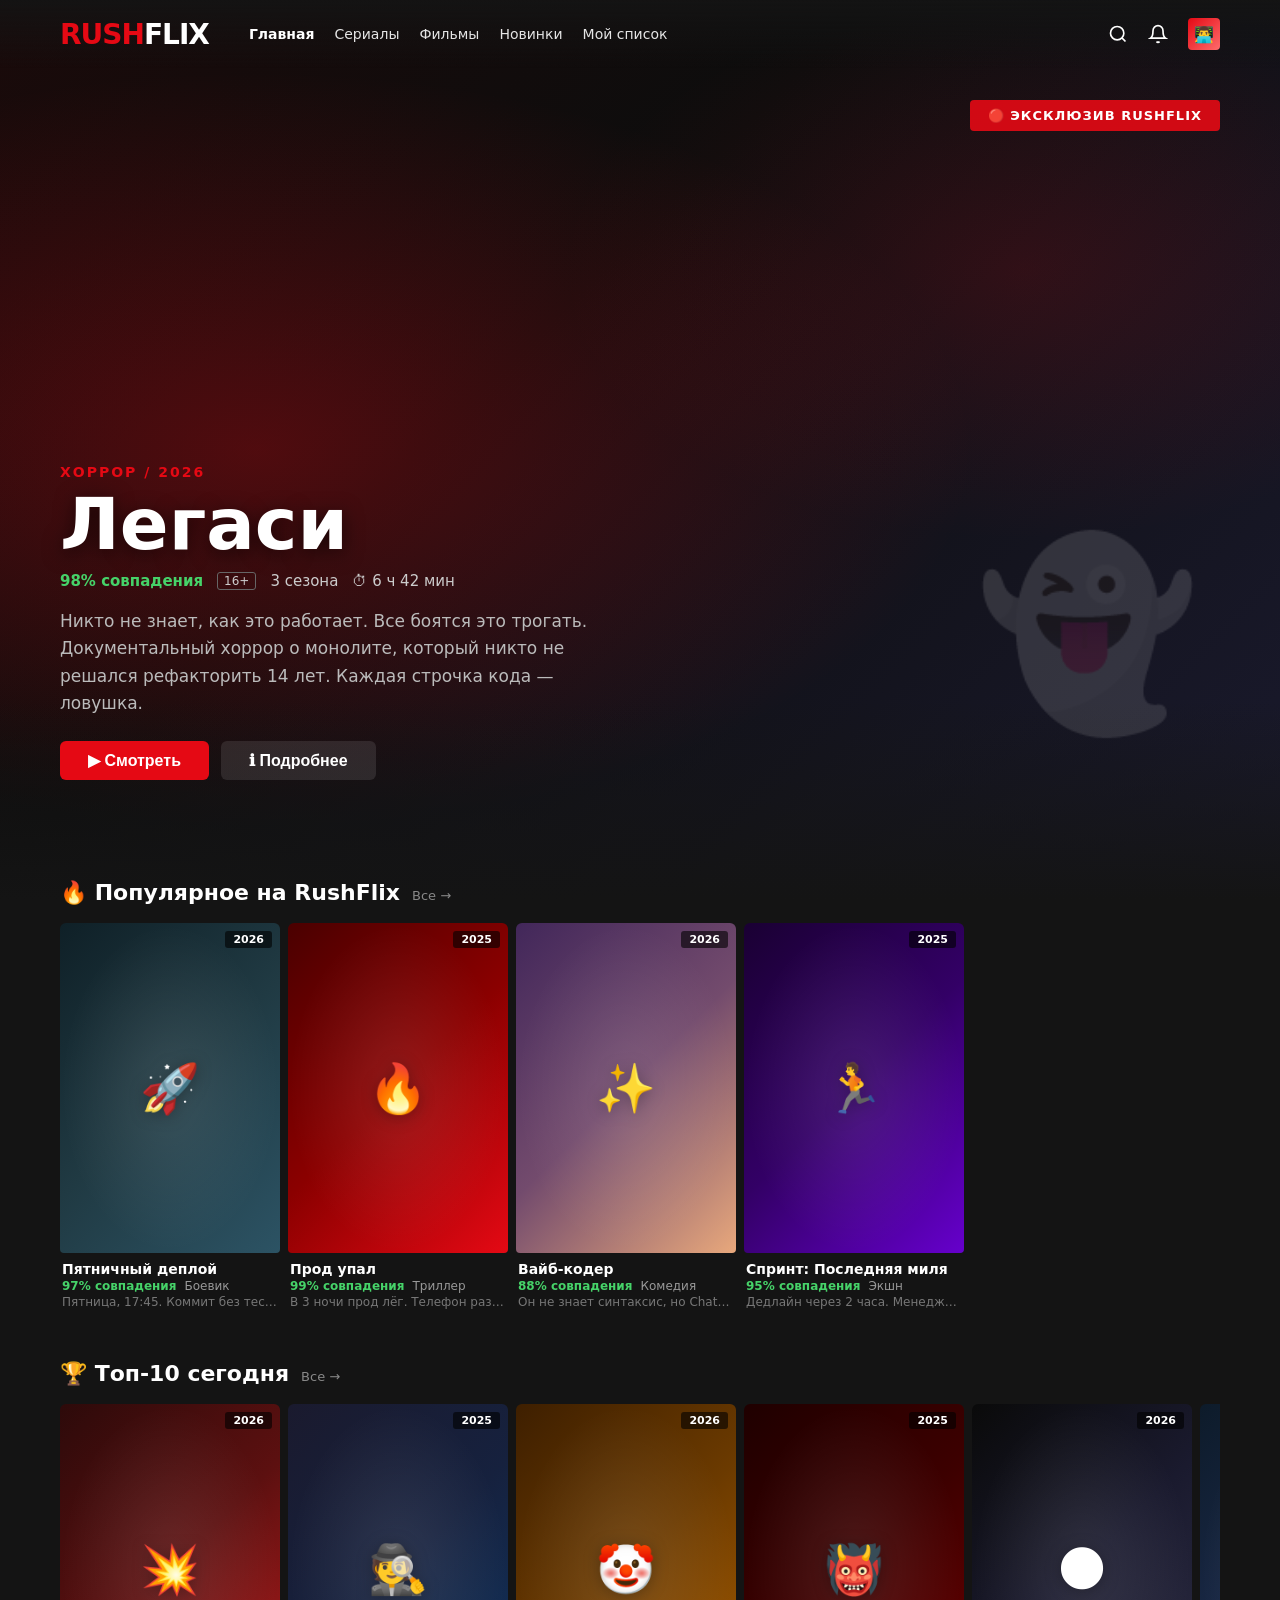
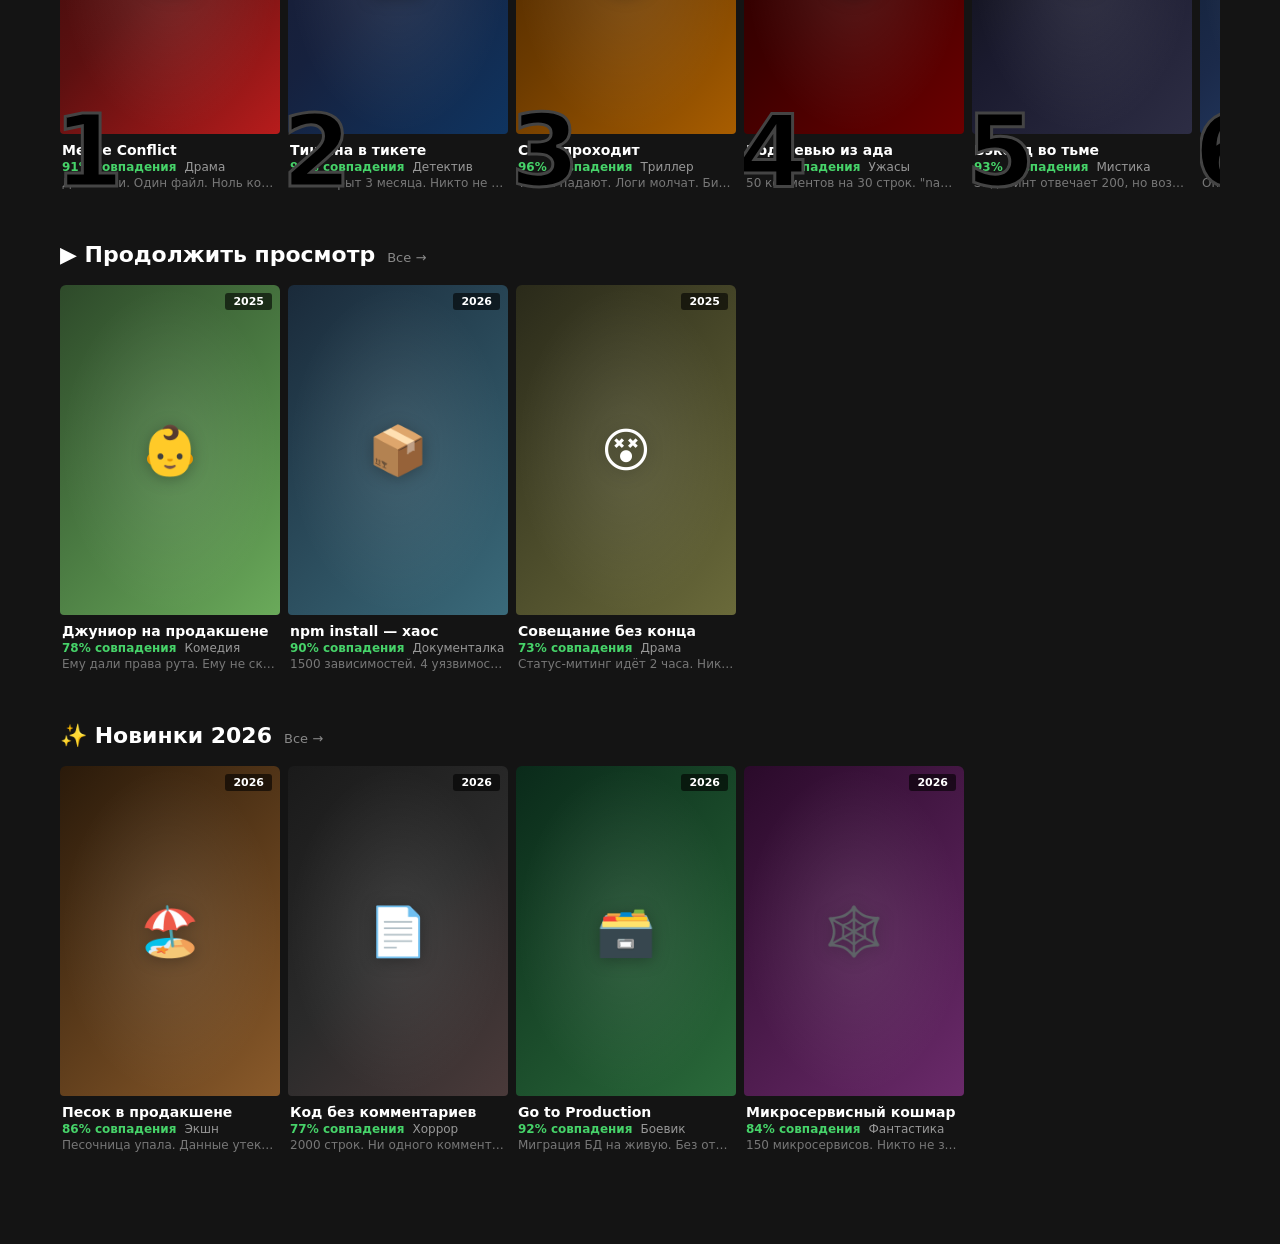
==== index.html @ bb8116a5 "Initial commit" ====
<!DOCTYPE html>
<html lang="ru">
<head>
<meta charset="UTF-8">
<meta name="viewport" content="width=device-width,initial-scale=1.0">
<title>RushFlix — всё для разработчика</title>
<style>
  * { margin: 0; padding: 0; box-sizing: border-box; }
  body { font-family: 'Segoe UI', system-ui, -apple-system, sans-serif; background: #141414; color: #fff; overflow-x: hidden; }
  ::-webkit-scrollbar { width: 8px; }
  ::-webkit-scrollbar-track { background: #141414; }
  ::-webkit-scrollbar-thumb { background: #333; border-radius: 4px; }

  /* ─── HEADER ─── */
  .header {
    position: fixed; top: 0; left: 0; right: 0; z-index: 100;
    display: flex; align-items: center; justify-content: space-between;
    padding: 0 60px; height: 68px;
    background: linear-gradient(180deg, rgba(20,20,20,.95) 0%, rgba(20,20,20,0) 100%);
    transition: background .3s;
  }
  .header.scrolled { background: #141414; }
  .header-left { display: flex; align-items: center; gap: 40px; }
  .logo { font-size: 28px; font-weight: 900; color: #e50914; letter-spacing: -1px; text-transform: uppercase; }
  .logo span { color: #fff; }
  .nav { display: flex; gap: 20px; }
  .nav a { color: #e5e5e5; text-decoration: none; font-size: 14px; transition: color .2s; }
  .nav a:hover, .nav a.active { color: #fff; font-weight: 600; }
  .header-right { display: flex; align-items: center; gap: 20px; color: #fff; font-size: 20px; cursor: pointer; }
  .avatar { width: 32px; height: 32px; border-radius: 4px; background: linear-gradient(135deg,#e50914,#ff6b6b); display: flex; align-items: center; justify-content: center; font-size: 16px; }

  /* ─── HERO ─── */
  .hero {
    position: relative; height: 100vh; min-height: 600px;
    display: flex; align-items: flex-end; padding: 0 60px 120px;
    background: linear-gradient(135deg, #1a0a0a 0%, #0d0d0d 40%, #1a1a2e 100%);
    overflow: hidden;
  }
  .hero::before {
    content: ''; position: absolute; inset: 0;
    background:
      radial-gradient(ellipse 80% 60% at 20% 50%, rgba(229,9,20,.3) 0%, transparent 70%),
      radial-gradient(ellipse 60% 50% at 80% 30%, rgba(229,9,20,.15) 0%, transparent 60%);
  }
  .hero::after {
    content: ''; position: absolute; bottom: 0; left: 0; right: 0;
    height: 200px;
    background: linear-gradient(0deg, #141414 0%, transparent 100%);
  }
  .hero-badge {
    position: absolute; top: 100px; right: 60px;
    background: rgba(229,9,20,.9); padding: 8px 18px; border-radius: 4px;
    font-size: 13px; font-weight: 700; letter-spacing: 1px; text-transform: uppercase;
    animation: pulse 2s infinite;
  }
  @keyframes pulse { 0%,100% { transform: scale(1); } 50% { transform: scale(1.05); } }
  .hero-content { position: relative; z-index: 2; max-width: 640px; }
  .hero-content .label {
    font-size: 14px; font-weight: 600; color: #e50914; text-transform: uppercase;
    letter-spacing: 2px; margin-bottom: 8px;
  }
  .hero-content h1 {
    font-size: 72px; font-weight: 900; line-height: 1;
    margin-bottom: 12px; text-shadow: 0 4px 20px rgba(0,0,0,.6);
  }
  .hero-meta { display: flex; align-items: center; gap: 14px; font-size: 15px; color: #ccc; margin-bottom: 18px; }
  .hero-meta .match { color: #46d369; font-weight: 700; }
  .hero-meta .year { border: 1px solid #666; padding: 1px 6px; border-radius: 3px; font-size: 12px; }
  .hero-desc { font-size: 17px; line-height: 1.6; color: #bbb; margin-bottom: 24px; max-width: 580px; }
  .hero-buttons { display: flex; gap: 12px; }
  .btn { display: flex; align-items: center; gap: 8px; padding: 10px 28px; border: none; border-radius: 6px; font-size: 16px; font-weight: 700; cursor: pointer; transition: transform .15s, opacity .2s; }
  .btn:hover { transform: scale(1.03); }
  .btn-primary { background: #e50914; color: #fff; }
  .btn-primary:hover { background: #c11119; }
  .btn-secondary { background: rgba(255,255,255,.1); color: #fff; }
  .btn-secondary:hover { background: rgba(255,255,255,.2); }
  .hero-emoji {
    position: absolute; right: 80px; bottom: 160px; z-index: 2;
    font-size: 180px; opacity: .15; user-select: none;
    animation: float 6s ease-in-out infinite;
  }
  @keyframes float { 0%,100% { transform: translateY(0); } 50% { transform: translateY(-20px); } }

  /* ─── ROWS ─── */
  .rows { position: relative; z-index: 3; margin-top: -40px; padding-bottom: 60px; }
  .row { padding: 20px 60px 10px; }
  .row-header { display: flex; align-items: baseline; gap: 12px; margin-bottom: 12px; }
  .row-header h2 { font-size: 22px; font-weight: 700; }
  .row-header .see-all { font-size: 13px; color: #888; cursor: pointer; transition: color .2s; }
  .row-header .see-all:hover { color: #fff; }
  .row-scroll { display: flex; gap: 8px; overflow-x: auto; padding: 6px 0 14px; scroll-behavior: smooth; }
  .row-scroll::-webkit-scrollbar { height: 0; }

  /* ─── TOP 10 ─── */
  .top10 .card { position: relative; min-width: 200px; }
  .top10 .card-number {
    position: absolute; left: -6px; bottom: 6px; z-index: 1;
    font-size: 100px; font-weight: 900; line-height: .8;
    color: #000; -webkit-text-stroke: 3px #444;
    text-shadow: none; letter-spacing: -6px;
    pointer-events: none;
  }

  /* ─── CARD ─── */
  .card {
    flex-shrink: 0; min-width: 220px; width: 220px;
    border-radius: 6px; overflow: hidden; cursor: pointer;
    transition: transform .3s ease, box-shadow .3s ease;
    position: relative;
  }
  .card:hover { transform: scale(1.08); z-index: 5; box-shadow: 0 10px 30px rgba(0,0,0,.6); }
  .card-top10 { min-width: 280px; }
  .card-top10:hover { transform: scale(1.06); }
  .card-poster {
    width: 100%; aspect-ratio: 2/3; border-radius: 4px;
    display: flex; align-items: center; justify-content: center;
    font-size: 48px; position: relative; overflow: hidden;
  }
  .card-poster .card-emoji { position: relative; z-index: 1; filter: drop-shadow(0 2px 8px rgba(0,0,0,.3)); }
  .card-poster .card-glow {
    position: absolute; inset: 0;
    background: radial-gradient(ellipse at center, rgba(255,255,255,.1) 0%, transparent 70%);
  }
  .card-poster .card-year-badge {
    position: absolute; top: 8px; right: 8px;
    background: rgba(0,0,0,.6); padding: 2px 8px; border-radius: 3px;
    font-size: 11px; font-weight: 600; backdrop-filter: blur(4px);
  }
  .card-info { padding: 8px 2px; }
  .card-info h3 { font-size: 14px; font-weight: 600; margin-bottom: 2px; white-space: nowrap; overflow: hidden; text-overflow: ellipsis; }
  .card-meta { display: flex; align-items: center; gap: 8px; font-size: 12px; color: #999; }
  .card-meta .match { color: #46d369; font-weight: 600; }
  .card-desc { font-size: 12px; color: #777; margin-top: 2px; white-space: nowrap; overflow: hidden; text-overflow: ellipsis; }

  /* ─── MODAL ─── */
  .modal-overlay {
    position: fixed; inset: 0; z-index: 200;
    background: rgba(0,0,0,.8); backdrop-filter: blur(6px);
    display: none; align-items: center; justify-content: center;
    padding: 40px; animation: fadeIn .25s ease;
  }
  .modal-overlay.open { display: flex; }
  @keyframes fadeIn { from { opacity: 0; } to { opacity: 1; } }
  .modal {
    background: #1a1a1a; border-radius: 12px; max-width: 640px; width: 100%;
    max-height: 90vh; overflow-y: auto; animation: slideUp .3s ease; position: relative;
  }
  @keyframes slideUp { from { transform: translateY(40px); opacity: 0; } to { transform: translateY(0); opacity: 1; } }
  .modal-close {
    position: absolute; top: 12px; right: 12px; z-index: 10;
    width: 36px; height: 36px; border-radius: 50%; border: none;
    background: rgba(0,0,0,.6); color: #fff; font-size: 20px;
    cursor: pointer; display: flex; align-items: center; justify-content: center;
    transition: background .2s;
  }
  .modal-close:hover { background: rgba(0,0,0,.9); }
  .modal-poster {
    width: 100%; aspect-ratio: 16/7;
    display: flex; align-items: center; justify-content: center;
    font-size: 80px; position: relative; border-radius: 12px 12px 0 0;
  }
  .modal-poster .modal-glow {
    position: absolute; inset: 0;
    background: linear-gradient(0deg, #1a1a1a 0%, transparent 50%);
    border-radius: 12px 12px 0 0;
  }
  .modal-body { padding: 20px 28px 28px; }
  .modal-body h2 { font-size: 28px; font-weight: 800; margin-bottom: 8px; }
  .modal-meta { display: flex; align-items: center; gap: 14px; font-size: 14px; color: #aaa; margin-bottom: 16px; }
  .modal-meta .match { color: #46d369; font-weight: 700; }
  .modal-meta .year { border: 1px solid #666; padding: 0 6px; border-radius: 3px; }
  .modal-buttons { display: flex; gap: 10px; margin-bottom: 18px; }
  .modal-desc { font-size: 15px; line-height: 1.7; color: #bbb; margin-bottom: 16px; }
  .modal-details { font-size: 13px; color: #777; line-height: 1.8; }
  .modal-details strong { color: #999; }

  /* ─── RESPONSIVE ─── */
  @media (max-width: 900px) {
    .header { padding: 0 24px; }
    .nav { display: none; }
    .hero { padding: 0 24px 100px; }
    .hero-content h1 { font-size: 42px; }
    .hero-emoji { font-size: 100px; right: 24px; bottom: 120px; }
    .hero-badge { top: 80px; right: 24px; font-size: 11px; }
    .row { padding: 16px 24px 8px; }
    .card { min-width: 160px; width: 160px; }
    .top10 .card-number { font-size: 72px; }
  }
  @media (max-width: 500px) {
    .hero-content h1 { font-size: 32px; }
    .hero-desc { font-size: 14px; }
    .card { min-width: 130px; width: 130px; }
    .card-poster { font-size: 32px; }
    .top10 .card-number { font-size: 56px; left: -4px; }
    .modal { max-height: 85vh; }
    .modal-body { padding: 16px 20px 20px; }
  }
</style>
</head>
<body>

<!-- ─── HEADER ─── -->
<header class="header" id="header">
  <div class="header-left">
    <div class="logo">RUSH<span>FLIX</span></div>
    <nav class="nav">
      <a href="#" class="active">Главная</a>
      <a href="#">Сериалы</a>
      <a href="#">Фильмы</a>
      <a href="#">Новинки</a>
      <a href="#">Мой список</a>
    </nav>
  </div>
  <div class="header-right">
    <svg width="20" height="20" viewBox="0 0 24 24" fill="none" stroke="currentColor" stroke-width="2"><circle cx="11" cy="11" r="8"/><path d="m21 21-4.3-4.3"/></svg>
    <svg width="20" height="20" viewBox="0 0 24 24" fill="none" stroke="currentColor" stroke-width="2"><path d="M18 8A6 6 0 0 0 6 8c0 7-3 9-3 9h18s-3-2-3-9"/><path d="M13.73 21a2 2 0 0 1-3.46 0"/></svg>
    <div class="avatar">👨‍💻</div>
  </div>
</header>

<!-- ─── HERO ─── -->
<section class="hero" id="hero">
  <div class="hero-badge">🔴 Эксклюзив RushFlix</div>
  <div class="hero-content">
    <div class="label">Хоррор / 2026</div>
    <h1>Легаси</h1>
    <div class="hero-meta">
      <span class="match">98% совпадения</span>
      <span class="year">16+</span>
      <span>3 сезона</span>
      <span>⏱ 6 ч 42 мин</span>
    </div>
    <p class="hero-desc">
      Никто не знает, как это работает. Все боятся это трогать.
      Документальный хоррор о монолите, который никто не решался
      рефакторить 14 лет. Каждая строчка кода — ловушка.
    </p>
    <div class="hero-buttons">
      <button class="btn btn-primary" onclick="playHero()">
        ▶ Смотреть
      </button>
      <button class="btn btn-secondary" onclick="openModal(movies.flat().find(m => m.title==='Легаси'))">
        ℹ Подробнее
      </button>
    </div>
  </div>
  <div class="hero-emoji">👻</div>
</section>

<!-- ─── ROWS ─── -->
<section class="rows" id="rows"></section>

<!-- ─── MODAL ─── -->
<div class="modal-overlay" id="modal-overlay" onclick="closeModal(event)">
  <div class="modal" id="modal">
    <button class="modal-close" onclick="closeModal()">✕</button>
    <div class="modal-poster" id="modal-poster">
      <div class="modal-glow"></div>
    </div>
    <div class="modal-body" id="modal-body"></div>
  </div>
</div>

<script>
const ROWS = [
  {
    title: '🔥 Популярное на RushFlix',
    movies: [
      { title: 'Пятничный деплой', year: 2026, match: 97, genre: 'Боевик', desc: 'Пятница, 17:45. Коммит без тестов. CI зелёный. Прод ждёт. Хватит ли сил нажать "Merge"?', emoji: '🚀', gradient: 'linear-gradient(135deg,#0f2027,#203a43,#2c5364)' },
      { title: 'Прод упал', year: 2025, match: 99, genre: 'Триллер', desc: 'В 3 ночи прод лёг. Телефон разрывается. Ты — единственный, кто помнит пароль от сервера.', emoji: '🔥', gradient: 'linear-gradient(135deg,#4a0000,#8b0000,#e50914)' },
      { title: 'Вайб-кодер', year: 2026, match: 88, genre: 'Комедия', desc: 'Он не знает синтаксис, но ChatGPT всё стерпит. Фронтенд за 10 минут? Легко. Прод — тоже.', emoji: '✨', gradient: 'linear-gradient(135deg,#42275a,#734b6d,#e8a87c)' },
      { title: 'Спринт: Последняя миля', year: 2025, match: 95, genre: 'Экшн', desc: 'Дедлайн через 2 часа. Менеджер стоит над душой. Кофе — третья кружка. Скорость — единственный приоритет.', emoji: '🏃', gradient: 'linear-gradient(135deg,#1a0033,#330066,#6600cc)' },
    ],
  },
  {
    title: '🏆 Топ-10 сегодня',
    isTop10: true,
    movies: [
      { title: 'Merge Conflict', year: 2026, match: 91, genre: 'Драма', desc: 'Две ветки. Один файл. Ноль компромиссов. Чей код выживет?', emoji: '💥', gradient: 'linear-gradient(135deg,#2d0a0a,#5c1010,#b71c1c)' },
      { title: 'Тишина в тикете', year: 2025, match: 94, genre: 'Детектив', desc: 'Баг открыт 3 месяца. Никто не отвечает. Ты — тот, кто закроет его навсегда.', emoji: '🕵️', gradient: 'linear-gradient(135deg,#1a1a2e,#16213e,#0f3460)' },
      { title: 'CI не проходит', year: 2026, match: 96, genre: 'Триллер', desc: 'Тесты падают. Логи молчат. Бины не совпадают. 27-й запуск — не последний.', emoji: '🤡', gradient: 'linear-gradient(135deg,#3e1f00,#6b3a00,#a85d00)' },
      { title: 'Код-ревью из ада', year: 2025, match: 87, genre: 'Ужасы', desc: '50 комментов на 30 строк. "naming", "wtf", "———". Ни один апрув не пройден.', emoji: '👹', gradient: 'linear-gradient(135deg,#1f0000,#3d0000,#6b0000)' },
      { title: 'Бэкенд во тьме', year: 2026, match: 93, genre: 'Мистика', desc: 'Эндпоинт отвечает 200, но возвращает null. Кто съел данные?', emoji: '🌑', gradient: 'linear-gradient(135deg,#0a0a0a,#1a1a2e,#2d2d44)' },
      { title: 'Рефакторинг: Начало', year: 2025, match: 82, genre: 'Фантастика', desc: 'Он хотел переписать модуль. Он не знал, что модуль держит полпроды. Точка невозврата пройдена.', emoji: '🌀', gradient: 'linear-gradient(135deg,#0d1b2a,#1b2a4a,#2b4a7a)' },
    ],
  },
  {
    title: '▶ Продолжить просмотр',
    continue: true,
    movies: [
      { title: 'Джуниор на продакшене', year: 2025, match: 78, genre: 'Комедия', desc: 'Ему дали права рута. Ему не сказали "аккуратно". sudo rm -rf — это начало.', emoji: '👶', gradient: 'linear-gradient(135deg,#2e4a2a,#4a7a42,#6aaa5a)' },
      { title: 'npm install — хаос', year: 2026, match: 90, genre: 'Документалка', desc: '1500 зависимостей. 4 уязвимости. 2 — критические. Одна уже в проде.', emoji: '📦', gradient: 'linear-gradient(135deg,#1a2a3a,#2a4a5a,#3a6a7a)' },
      { title: 'Совещание без конца', year: 2025, match: 73, genre: 'Драма', desc: 'Статус-митинг идёт 2 часа. Никто не знает, зачем он. Все боятся выйти.', emoji: '😵', gradient: 'linear-gradient(135deg,#2a2a1a,#4a4a2a,#6a6a3a)' },
    ],
  },
  {
    title: '✨ Новинки 2026',
    movies: [
      { title: 'Песок в продакшене', year: 2026, match: 86, genre: 'Экшн', desc: 'Песочница упала. Данные утекли в прод. Кто запушил боевую БД на удалёнку?', emoji: '🏖️', gradient: 'linear-gradient(135deg,#2a1a0a,#5a3a1a,#8a5a2a)' },
      { title: 'Код без комментариев', year: 2026, match: 77, genre: 'Хоррор', desc: '2000 строк. Ни одного комментария. Переменные: a, b, c. Наследие уволившегося.', emoji: '📄', gradient: 'linear-gradient(135deg,#1a1a1a,#2a2a2a,#4a3a3a)' },
      { title: 'Go to Production', year: 2026, match: 92, genre: 'Боевик', desc: 'Миграция БД на живую. Без отката. Ставки высоки как никогда.', emoji: '🗃️', gradient: 'linear-gradient(135deg,#0a2a1a,#1a4a2a,#2a6a3a)' },
      { title: 'Микросервисный кошмар', year: 2026, match: 84, genre: 'Фантастика', desc: '150 микросервисов. Никто не знает, как они общаются. Спит — тот, кто написал оркестрацию.', emoji: '🕸️', gradient: 'linear-gradient(135deg,#2a0a2a,#4a1a4a,#6a2a6a)' },
    ],
  },
];

const ALL_MOVIES = ROWS.flatMap(r => r.movies);

function render() {
  const container = document.getElementById('rows');
  container.innerHTML = ROWS.map((row, ri) => {
    const isTop10 = row.isTop10;
    const cls = isTop10 ? 'row top10' : 'row';
    const items = row.movies.map((m, mi) => {
      const numberHtml = isTop10 ? `<div class="card-number">${mi + 1}</div>` : '';
      const wideCls = isTop10 ? 'card card-top10' : 'card';
      return `
        <div class="${wideCls}" data-title="${m.title}" onclick="openModal(movies[${ri}][${mi}])">
          <div class="card-poster" style="background:${m.gradient}">
            <span class="card-emoji">${m.emoji}</span>
            <div class="card-glow"></div>
            <span class="card-year-badge">${m.year}</span>
          </div>
          <div class="card-info">
            <h3>${m.title}</h3>
            <div class="card-meta">
              <span class="match">${m.match}% совпадения</span>
              <span>${m.genre}</span>
            </div>
            <div class="card-desc">${m.desc}</div>
          </div>
          ${numberHtml}
        </div>
      `;
    }).join('');

    return `
      <div class="${cls}">
        <div class="row-header">
          <h2>${row.title}</h2>
          <span class="see-all">Все →</span>
        </div>
        <div class="row-scroll">${items}</div>
      </div>
    `;
  }).join('');
}

/* expose movie data for modal lookup */
const movies = ROWS.map(r => r.movies);

function openModal(movie) {
  if (!movie) return;
  const overlay = document.getElementById('modal-overlay');
  document.getElementById('modal-poster').innerHTML = `
    <div style="position:absolute;inset:0;background:${movie.gradient}"></div>
    <span style="position:relative;z-index:1;filter:drop-shadow(0 4px 16px rgba(0,0,0,.4))">${movie.emoji}</span>
    <div class="modal-glow"></div>
  `;
  document.getElementById('modal-body').innerHTML = `
    <h2>${movie.title}</h2>
    <div class="modal-meta">
      <span class="match">${movie.match}% совпадения</span>
      <span class="year">${movie.year}</span>
      <span>${movie.genre}</span>
    </div>
    <div class="modal-buttons">
      <button class="btn btn-primary" onclick="event.stopPropagation();closeModal()">▶ Смотреть</button>
      <button class="btn btn-secondary" onclick="event.stopPropagation();closeModal()">+ Мой список</button>
    </div>
    <div class="modal-desc">${movie.desc}</div>
    <div class="modal-details">
      <strong>Режиссёр:</strong> Senior Developer<br>
      <strong>В ролях:</strong> Кофеин, Депрессия, Прокрастинация, Дедлайн<br>
      <strong>Слоган:</strong> «Работает — не трогай. Но это же надо починить…»
    </div>
  `;
  overlay.classList.add('open');
  document.body.style.overflow = 'hidden';
}

function closeModal(e) {
  if (e && e.target !== document.getElementById('modal-overlay') && !e.target.closest('.modal-close')) return;
  document.getElementById('modal-overlay').classList.remove('open');
  document.body.style.overflow = '';
}

function playHero() {
  alert('🍿 Запускаем «Легаси»…\n\nЗагрузка 14-летнего монолита…\n▰▰▰▰▰▰▰▰▰▰▱▱▱▱▱▱▱ 47%\n\n⚠️ Внимание: во время просмотра возможны флешбеки из прода.');
}

/* header scroll effect */
window.addEventListener('scroll', () => {
  document.getElementById('header').classList.toggle('scrolled', window.scrollY > 40);
});

/* keyboard Escape */
document.addEventListener('keydown', e => {
  if (e.key === 'Escape') closeModal();
});

render();
</script>
</body>
</html>
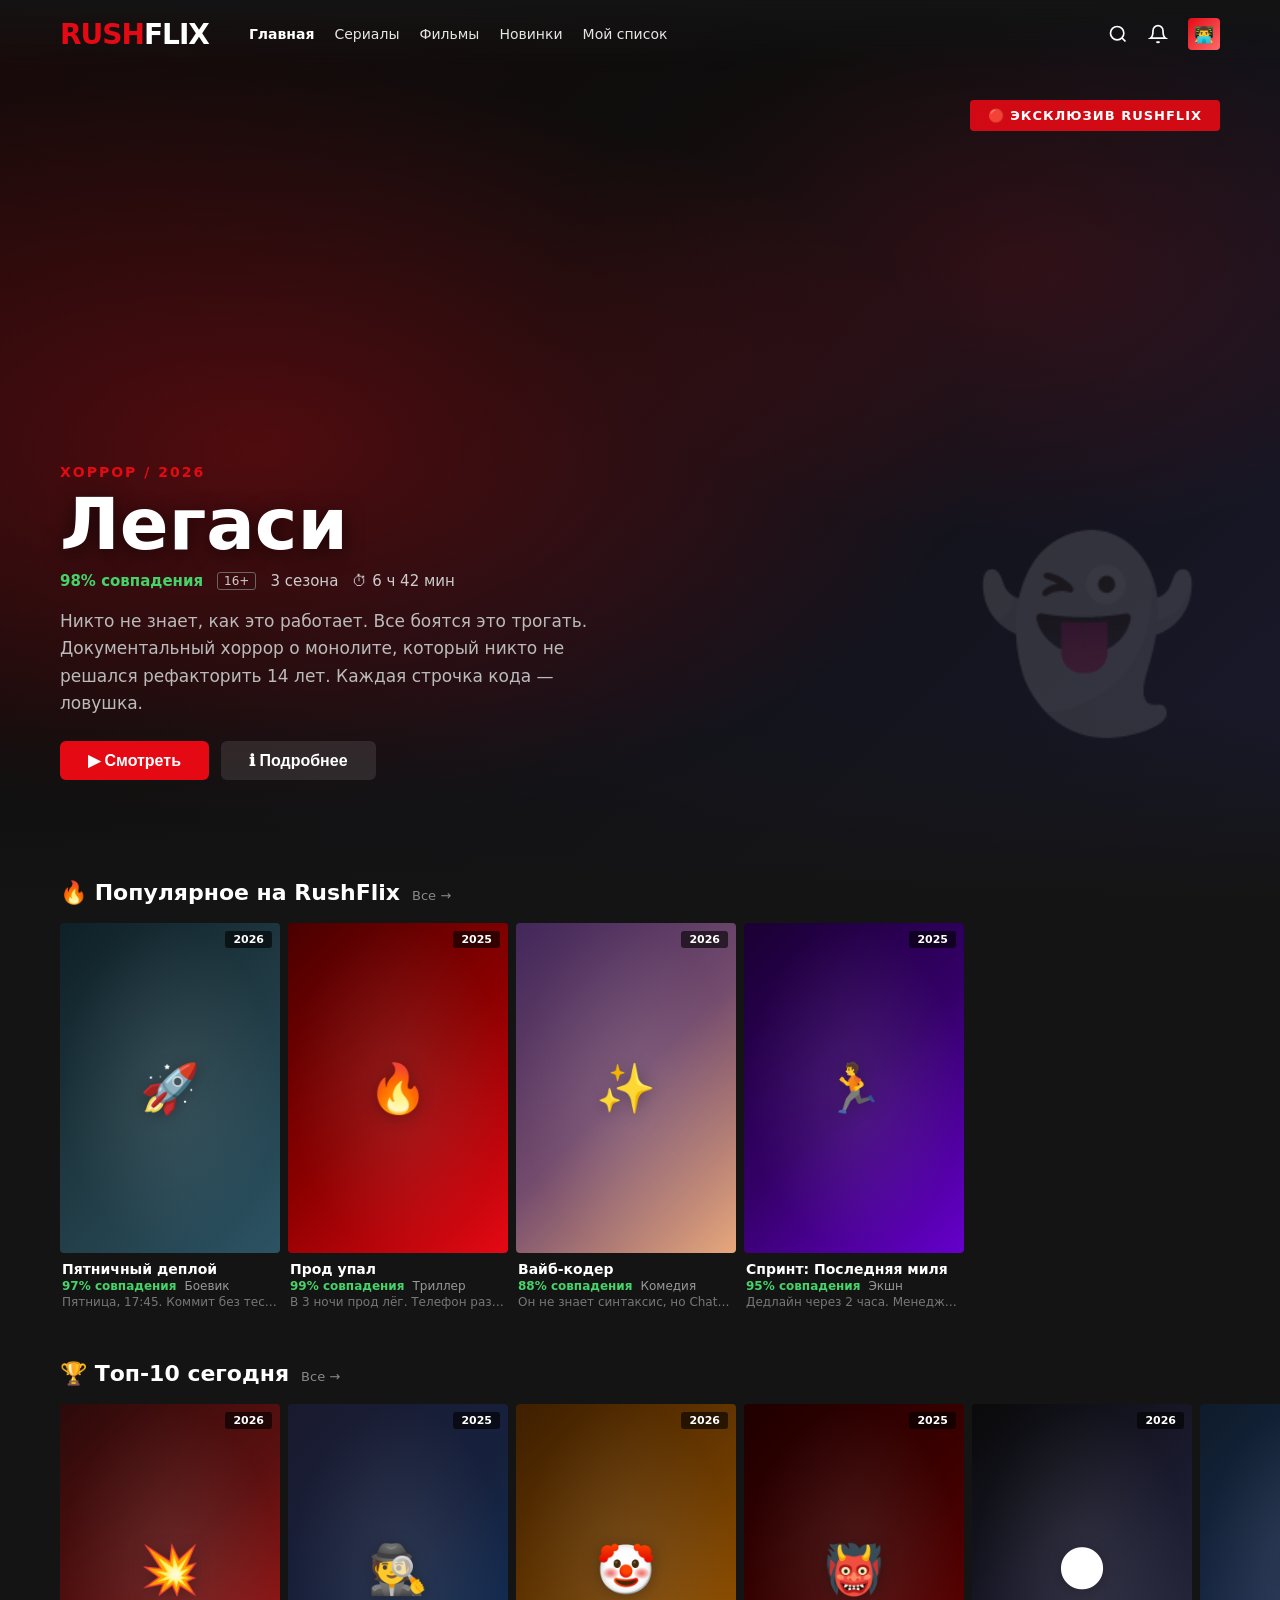
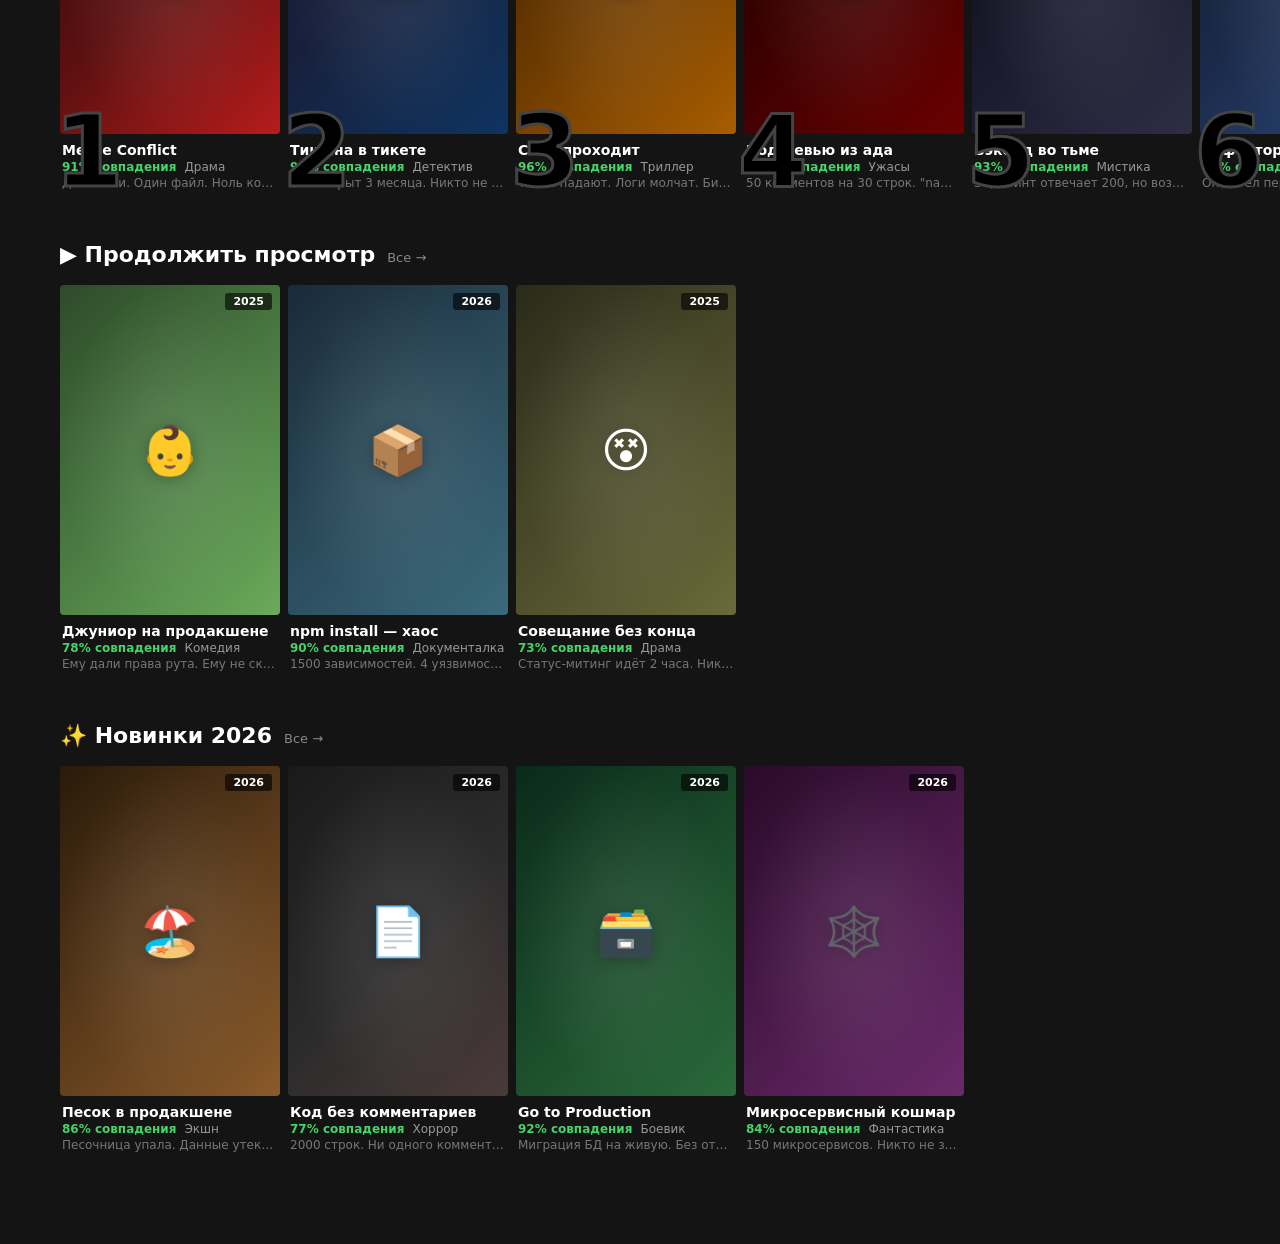
==== commit cd2b8d0a: "Стабильная версия" ====
--- a/index.html
+++ b/index.html
@@ -5,201 +5,93 @@
 <meta name="viewport" content="width=device-width,initial-scale=1.0">
 <title>RushFlix — всё для разработчика</title>
 <style>
-  * { margin: 0; padding: 0; box-sizing: border-box; }
-  body { font-family: 'Segoe UI', system-ui, -apple-system, sans-serif; background: #141414; color: #fff; overflow-x: hidden; }
-  ::-webkit-scrollbar { width: 8px; }
-  ::-webkit-scrollbar-track { background: #141414; }
-  ::-webkit-scrollbar-thumb { background: #333; border-radius: 4px; }
-
-  /* ─── HEADER ─── */
-  .header {
-    position: fixed; top: 0; left: 0; right: 0; z-index: 100;
-    display: flex; align-items: center; justify-content: space-between;
-    padding: 0 60px; height: 68px;
-    background: linear-gradient(180deg, rgba(20,20,20,.95) 0%, rgba(20,20,20,0) 100%);
-    transition: background .3s;
-  }
-  .header.scrolled { background: #141414; }
-  .header-left { display: flex; align-items: center; gap: 40px; }
-  .logo { font-size: 28px; font-weight: 900; color: #e50914; letter-spacing: -1px; text-transform: uppercase; }
-  .logo span { color: #fff; }
-  .nav { display: flex; gap: 20px; }
-  .nav a { color: #e5e5e5; text-decoration: none; font-size: 14px; transition: color .2s; }
-  .nav a:hover, .nav a.active { color: #fff; font-weight: 600; }
-  .header-right { display: flex; align-items: center; gap: 20px; color: #fff; font-size: 20px; cursor: pointer; }
-  .avatar { width: 32px; height: 32px; border-radius: 4px; background: linear-gradient(135deg,#e50914,#ff6b6b); display: flex; align-items: center; justify-content: center; font-size: 16px; }
-
-  /* ─── HERO ─── */
-  .hero {
-    position: relative; height: 100vh; min-height: 600px;
-    display: flex; align-items: flex-end; padding: 0 60px 120px;
-    background: linear-gradient(135deg, #1a0a0a 0%, #0d0d0d 40%, #1a1a2e 100%);
-    overflow: hidden;
-  }
-  .hero::before {
-    content: ''; position: absolute; inset: 0;
-    background:
-      radial-gradient(ellipse 80% 60% at 20% 50%, rgba(229,9,20,.3) 0%, transparent 70%),
-      radial-gradient(ellipse 60% 50% at 80% 30%, rgba(229,9,20,.15) 0%, transparent 60%);
-  }
-  .hero::after {
-    content: ''; position: absolute; bottom: 0; left: 0; right: 0;
-    height: 200px;
-    background: linear-gradient(0deg, #141414 0%, transparent 100%);
-  }
-  .hero-badge {
-    position: absolute; top: 100px; right: 60px;
-    background: rgba(229,9,20,.9); padding: 8px 18px; border-radius: 4px;
-    font-size: 13px; font-weight: 700; letter-spacing: 1px; text-transform: uppercase;
-    animation: pulse 2s infinite;
-  }
-  @keyframes pulse { 0%,100% { transform: scale(1); } 50% { transform: scale(1.05); } }
-  .hero-content { position: relative; z-index: 2; max-width: 640px; }
-  .hero-content .label {
-    font-size: 14px; font-weight: 600; color: #e50914; text-transform: uppercase;
-    letter-spacing: 2px; margin-bottom: 8px;
-  }
-  .hero-content h1 {
-    font-size: 72px; font-weight: 900; line-height: 1;
-    margin-bottom: 12px; text-shadow: 0 4px 20px rgba(0,0,0,.6);
-  }
-  .hero-meta { display: flex; align-items: center; gap: 14px; font-size: 15px; color: #ccc; margin-bottom: 18px; }
-  .hero-meta .match { color: #46d369; font-weight: 700; }
-  .hero-meta .year { border: 1px solid #666; padding: 1px 6px; border-radius: 3px; font-size: 12px; }
-  .hero-desc { font-size: 17px; line-height: 1.6; color: #bbb; margin-bottom: 24px; max-width: 580px; }
-  .hero-buttons { display: flex; gap: 12px; }
-  .btn { display: flex; align-items: center; gap: 8px; padding: 10px 28px; border: none; border-radius: 6px; font-size: 16px; font-weight: 700; cursor: pointer; transition: transform .15s, opacity .2s; }
-  .btn:hover { transform: scale(1.03); }
-  .btn-primary { background: #e50914; color: #fff; }
-  .btn-primary:hover { background: #c11119; }
-  .btn-secondary { background: rgba(255,255,255,.1); color: #fff; }
-  .btn-secondary:hover { background: rgba(255,255,255,.2); }
-  .hero-emoji {
-    position: absolute; right: 80px; bottom: 160px; z-index: 2;
-    font-size: 180px; opacity: .15; user-select: none;
-    animation: float 6s ease-in-out infinite;
-  }
-  @keyframes float { 0%,100% { transform: translateY(0); } 50% { transform: translateY(-20px); } }
-
-  /* ─── ROWS ─── */
-  .rows { position: relative; z-index: 3; margin-top: -40px; padding-bottom: 60px; }
-  .row { padding: 20px 60px 10px; }
-  .row-header { display: flex; align-items: baseline; gap: 12px; margin-bottom: 12px; }
-  .row-header h2 { font-size: 22px; font-weight: 700; }
-  .row-header .see-all { font-size: 13px; color: #888; cursor: pointer; transition: color .2s; }
-  .row-header .see-all:hover { color: #fff; }
-  .row-scroll { display: flex; gap: 8px; overflow-x: auto; padding: 6px 0 14px; scroll-behavior: smooth; }
-  .row-scroll::-webkit-scrollbar { height: 0; }
-
-  /* ─── TOP 10 ─── */
-  .top10 .card { position: relative; min-width: 200px; }
-  .top10 .card-number {
-    position: absolute; left: -6px; bottom: 6px; z-index: 1;
-    font-size: 100px; font-weight: 900; line-height: .8;
-    color: #000; -webkit-text-stroke: 3px #444;
-    text-shadow: none; letter-spacing: -6px;
-    pointer-events: none;
-  }
-
-  /* ─── CARD ─── */
-  .card {
-    flex-shrink: 0; min-width: 220px; width: 220px;
-    border-radius: 6px; overflow: hidden; cursor: pointer;
-    transition: transform .3s ease, box-shadow .3s ease;
-    position: relative;
-  }
-  .card:hover { transform: scale(1.08); z-index: 5; box-shadow: 0 10px 30px rgba(0,0,0,.6); }
-  .card-top10 { min-width: 280px; }
-  .card-top10:hover { transform: scale(1.06); }
-  .card-poster {
-    width: 100%; aspect-ratio: 2/3; border-radius: 4px;
-    display: flex; align-items: center; justify-content: center;
-    font-size: 48px; position: relative; overflow: hidden;
-  }
-  .card-poster .card-emoji { position: relative; z-index: 1; filter: drop-shadow(0 2px 8px rgba(0,0,0,.3)); }
-  .card-poster .card-glow {
-    position: absolute; inset: 0;
-    background: radial-gradient(ellipse at center, rgba(255,255,255,.1) 0%, transparent 70%);
-  }
-  .card-poster .card-year-badge {
-    position: absolute; top: 8px; right: 8px;
-    background: rgba(0,0,0,.6); padding: 2px 8px; border-radius: 3px;
-    font-size: 11px; font-weight: 600; backdrop-filter: blur(4px);
-  }
-  .card-info { padding: 8px 2px; }
-  .card-info h3 { font-size: 14px; font-weight: 600; margin-bottom: 2px; white-space: nowrap; overflow: hidden; text-overflow: ellipsis; }
-  .card-meta { display: flex; align-items: center; gap: 8px; font-size: 12px; color: #999; }
-  .card-meta .match { color: #46d369; font-weight: 600; }
-  .card-desc { font-size: 12px; color: #777; margin-top: 2px; white-space: nowrap; overflow: hidden; text-overflow: ellipsis; }
-
-  /* ─── MODAL ─── */
-  .modal-overlay {
-    position: fixed; inset: 0; z-index: 200;
-    background: rgba(0,0,0,.8); backdrop-filter: blur(6px);
-    display: none; align-items: center; justify-content: center;
-    padding: 40px; animation: fadeIn .25s ease;
-  }
-  .modal-overlay.open { display: flex; }
-  @keyframes fadeIn { from { opacity: 0; } to { opacity: 1; } }
-  .modal {
-    background: #1a1a1a; border-radius: 12px; max-width: 640px; width: 100%;
-    max-height: 90vh; overflow-y: auto; animation: slideUp .3s ease; position: relative;
-  }
-  @keyframes slideUp { from { transform: translateY(40px); opacity: 0; } to { transform: translateY(0); opacity: 1; } }
-  .modal-close {
-    position: absolute; top: 12px; right: 12px; z-index: 10;
-    width: 36px; height: 36px; border-radius: 50%; border: none;
-    background: rgba(0,0,0,.6); color: #fff; font-size: 20px;
-    cursor: pointer; display: flex; align-items: center; justify-content: center;
-    transition: background .2s;
-  }
-  .modal-close:hover { background: rgba(0,0,0,.9); }
-  .modal-poster {
-    width: 100%; aspect-ratio: 16/7;
-    display: flex; align-items: center; justify-content: center;
-    font-size: 80px; position: relative; border-radius: 12px 12px 0 0;
-  }
-  .modal-poster .modal-glow {
-    position: absolute; inset: 0;
-    background: linear-gradient(0deg, #1a1a1a 0%, transparent 50%);
-    border-radius: 12px 12px 0 0;
-  }
-  .modal-body { padding: 20px 28px 28px; }
-  .modal-body h2 { font-size: 28px; font-weight: 800; margin-bottom: 8px; }
-  .modal-meta { display: flex; align-items: center; gap: 14px; font-size: 14px; color: #aaa; margin-bottom: 16px; }
-  .modal-meta .match { color: #46d369; font-weight: 700; }
-  .modal-meta .year { border: 1px solid #666; padding: 0 6px; border-radius: 3px; }
-  .modal-buttons { display: flex; gap: 10px; margin-bottom: 18px; }
-  .modal-desc { font-size: 15px; line-height: 1.7; color: #bbb; margin-bottom: 16px; }
-  .modal-details { font-size: 13px; color: #777; line-height: 1.8; }
-  .modal-details strong { color: #999; }
-
-  /* ─── RESPONSIVE ─── */
-  @media (max-width: 900px) {
-    .header { padding: 0 24px; }
-    .nav { display: none; }
-    .hero { padding: 0 24px 100px; }
-    .hero-content h1 { font-size: 42px; }
-    .hero-emoji { font-size: 100px; right: 24px; bottom: 120px; }
-    .hero-badge { top: 80px; right: 24px; font-size: 11px; }
-    .row { padding: 16px 24px 8px; }
-    .card { min-width: 160px; width: 160px; }
-    .top10 .card-number { font-size: 72px; }
-  }
-  @media (max-width: 500px) {
-    .hero-content h1 { font-size: 32px; }
-    .hero-desc { font-size: 14px; }
-    .card { min-width: 130px; width: 130px; }
-    .card-poster { font-size: 32px; }
-    .top10 .card-number { font-size: 56px; left: -4px; }
-    .modal { max-height: 85vh; }
-    .modal-body { padding: 16px 20px 20px; }
-  }
+* { margin: 0; padding: 0; box-sizing: border-box; }
+body { font-family: 'Segoe UI', system-ui, -apple-system, sans-serif; background: #141414; color: #fff; overflow-x: hidden; }
+::-webkit-scrollbar { width: 8px; }
+::-webkit-scrollbar-track { background: #141414; }
+::-webkit-scrollbar-thumb { background: #333; border-radius: 4px; }
+
+/* HEADER */
+.header { position: fixed; top: 0; left: 0; right: 0; z-index: 100; display: flex; align-items: center; justify-content: space-between; padding: 0 60px; height: 68px; background: linear-gradient(180deg, rgba(20,20,20,.95) 0%, rgba(20,20,20,0) 100%); transition: background .3s; }
+.header.scrolled { background: #141414; }
+.header-left { display: flex; align-items: center; gap: 40px; }
+.logo { font-size: 28px; font-weight: 900; color: #e50914; letter-spacing: -1px; text-transform: uppercase; }
+.logo span { color: #fff; }
+.nav { display: flex; gap: 20px; }
+.nav a { color: #e5e5e5; text-decoration: none; font-size: 14px; transition: color .2s; }
+.nav a:hover, .nav a.active { color: #fff; font-weight: 600; }
+.header-right { display: flex; align-items: center; gap: 20px; color: #fff; font-size: 20px; cursor: pointer; }
+.avatar { width: 32px; height: 32px; border-radius: 4px; background: linear-gradient(135deg,#e50914,#ff6b6b); display: flex; align-items: center; justify-content: center; font-size: 16px; }
+
+/* HERO */
+.hero { position: relative; height: 100vh; min-height: 600px; display: flex; align-items: flex-end; padding: 0 60px 120px; background: linear-gradient(135deg, #1a0a0a 0%, #0d0d0d 40%, #1a1a2e 100%); overflow: hidden; }
+.hero::before { content: ''; position: absolute; inset: 0; background: radial-gradient(ellipse 80% 60% at 20% 50%, rgba(229,9,20,.3) 0%, transparent 70%), radial-gradient(ellipse 60% 50% at 80% 30%, rgba(229,9,20,.15) 0%, transparent 60%); }
+.hero::after { content: ''; position: absolute; bottom: 0; left: 0; right: 0; height: 200px; background: linear-gradient(0deg, #141414 0%, transparent 100%); }
+.hero-badge { position: absolute; top: 100px; right: 60px; background: rgba(229,9,20,.9); padding: 8px 18px; border-radius: 4px; font-size: 13px; font-weight: 700; letter-spacing: 1px; text-transform: uppercase; animation: pulse 2s infinite; }
+@keyframes pulse { 0%,100% { transform: scale(1); } 50% { transform: scale(1.05); } }
+.hero-content { position: relative; z-index: 2; max-width: 640px; }
+.hero-content .label { font-size: 14px; font-weight: 600; color: #e50914; text-transform: uppercase; letter-spacing: 2px; margin-bottom: 8px; }
+.hero-content h1 { font-size: 72px; font-weight: 900; line-height: 1; margin-bottom: 12px; text-shadow: 0 4px 20px rgba(0,0,0,.6); }
+.hero-meta { display: flex; align-items: center; gap: 14px; font-size: 15px; color: #ccc; margin-bottom: 18px; }
+.hero-meta .match { color: #46d369; font-weight: 700; }
+.hero-meta .year { border: 1px solid #666; padding: 1px 6px; border-radius: 3px; font-size: 12px; }
+.hero-desc { font-size: 17px; line-height: 1.6; color: #bbb; margin-bottom: 24px; max-width: 580px; }
+.hero-buttons { display: flex; gap: 12px; }
+.btn { display: flex; align-items: center; gap: 8px; padding: 10px 28px; border: none; border-radius: 6px; font-size: 16px; font-weight: 700; cursor: pointer; transition: transform .15s, opacity .2s; }
+.btn:hover { transform: scale(1.03); }
+.btn-primary { background: #e50914; color: #fff; }
+.btn-primary:hover { background: #c11119; }
+.btn-secondary { background: rgba(255,255,255,.1); color: #fff; }
+.btn-secondary:hover { background: rgba(255,255,255,.2); }
+.hero-emoji { position: absolute; right: 80px; bottom: 160px; z-index: 2; font-size: 180px; opacity: .15; user-select: none; animation: float 6s ease-in-out infinite; }
+@keyframes float { 0%,100% { transform: translateY(0); } 50% { transform: translateY(-20px); } }
+
+/* ROWS */
+.rows { position: relative; z-index: 3; margin-top: -40px; padding-bottom: 60px; }
+.row { padding: 20px 0 10px; overflow-y: visible; position: relative; }
+.row-header { display: flex; align-items: baseline; gap: 12px; margin-bottom: 12px; padding: 0 60px; }
+.row-header h2 { font-size: 22px; font-weight: 700; }
+.row-header .see-all { font-size: 13px; color: #888; cursor: pointer; transition: color .2s; }
+.row-header .see-all:hover { color: #fff; }
+.row-scroll-wrap { overflow: visible; position: relative; }
+.row-scroll { display: flex; gap: 8px; overflow: visible; padding: 6px 60px 14px; }
+.top10 .card { position: relative; min-width: 200px; }
+.top10 .card-number { position: absolute; left: -6px; bottom: 6px; z-index: 1; font-size: 100px; font-weight: 900; line-height: .8; color: #000; -webkit-text-stroke: 3px #444; text-shadow: none; letter-spacing: -6px; pointer-events: none; }
+.card { flex-shrink: 0; min-width: 220px; width: 220px; border-radius: 6px; cursor: pointer; transition: transform .3s ease, box-shadow .3s ease; position: relative; }
+.card:hover { transform: scale(1.08); z-index: 5; box-shadow: 0 10px 30px rgba(0,0,0,.6); }
+.card-top10 { min-width: 280px; }
+.card-top10:hover { transform: scale(1.06); }
+.card-poster { width: 100%; aspect-ratio: 2/3; border-radius: 4px; display: flex; align-items: center; justify-content: center; font-size: 48px; position: relative; }
+.card-poster .card-emoji { position: relative; z-index: 1; filter: drop-shadow(0 2px 8px rgba(0,0,0,.3)); }
+.card-poster .card-glow { position: absolute; inset: 0; background: radial-gradient(ellipse at center, rgba(255,255,255,.1) 0%, transparent 70%); }
+.card-poster .card-year-badge { position: absolute; top: 8px; right: 8px; background: rgba(0,0,0,.6); padding: 2px 8px; border-radius: 3px; font-size: 11px; font-weight: 600; backdrop-filter: blur(4px); }
+.card-info { padding: 8px 2px; }
+.card-info h3 { font-size: 14px; font-weight: 600; margin-bottom: 2px; white-space: nowrap; overflow: hidden; text-overflow: ellipsis; }
+.card-meta { display: flex; align-items: center; gap: 8px; font-size: 12px; color: #999; }
+.card-meta .match { color: #46d369; font-weight: 600; }
+.card-desc { font-size: 12px; color: #777; margin-top: 2px; white-space: nowrap; overflow: hidden; text-overflow: ellipsis; }
+
+/* MODAL */
+.modal-overlay { position: fixed; inset: 0; z-index: 200; background: rgba(0,0,0,.8); backdrop-filter: blur(6px); display: none; align-items: center; justify-content: center; padding: 40px; }
+.modal-overlay.open { display: flex; }
+.modal { background: #1a1a1a; border-radius: 12px; max-width: 640px; width: 100%; max-height: 90vh; overflow-y: auto; position: relative; }
+.modal-close { position: absolute; top: 12px; right: 12px; z-index: 10; width: 36px; height: 36px; border-radius: 50%; border: none; background: rgba(0,0,0,.6); color: #fff; font-size: 20px; cursor: pointer; display: flex; align-items: center; justify-content: center; }
+.modal-close:hover { background: rgba(0,0,0,.9); }
+.modal-poster { width: 100%; aspect-ratio: 16/7; display: flex; align-items: center; justify-content: center; font-size: 80px; position: relative; border-radius: 12px 12px 0 0; }
+.modal-poster .modal-glow { position: absolute; inset: 0; background: linear-gradient(0deg, #1a1a1a 0%, transparent 50%); border-radius: 12px 12px 0 0; }
+.modal-body { padding: 20px 28px 28px; }
+.modal-body h2 { font-size: 28px; font-weight: 800; margin-bottom: 8px; }
+.modal-meta { display: flex; align-items: center; gap: 14px; font-size: 14px; color: #aaa; margin-bottom: 16px; }
+.modal-meta .match { color: #46d369; font-weight: 700; }
+.modal-meta .year { border: 1px solid #666; padding: 0 6px; border-radius: 3px; }
+.modal-buttons { display: flex; gap: 10px; margin-bottom: 18px; }
+.modal-desc { font-size: 15px; line-height: 1.7; color: #bbb; margin-bottom: 16px; }
+.modal-details { font-size: 13px; color: #777; line-height: 1.8; }
+.modal-details strong { color: #999; }
 </style>
 </head>
 <body>
 
-<!-- ─── HEADER ─── -->
 <header class="header" id="header">
   <div class="header-left">
     <div class="logo">RUSH<span>FLIX</span></div>
@@ -218,7 +110,6 @@
   </div>
 </header>
 
-<!-- ─── HERO ─── -->
 <section class="hero" id="hero">
   <div class="hero-badge">🔴 Эксклюзив RushFlix</div>
   <div class="hero-content">
@@ -236,24 +127,18 @@
       рефакторить 14 лет. Каждая строчка кода — ловушка.
     </p>
     <div class="hero-buttons">
-      <button class="btn btn-primary" onclick="playHero()">
-        ▶ Смотреть
-      </button>
-      <button class="btn btn-secondary" onclick="openModal(movies.flat().find(m => m.title==='Легаси'))">
-        ℹ Подробнее
-      </button>
+      <button class="btn btn-primary" id="hero-play">▶ Смотреть</button>
+      <button class="btn btn-secondary" id="hero-details">ℹ Подробнее</button>
     </div>
   </div>
   <div class="hero-emoji">👻</div>
 </section>
 
-<!-- ─── ROWS ─── -->
 <section class="rows" id="rows"></section>
 
-<!-- ─── MODAL ─── -->
-<div class="modal-overlay" id="modal-overlay" onclick="closeModal(event)">
+<div class="modal-overlay" id="modal-overlay">
   <div class="modal" id="modal">
-    <button class="modal-close" onclick="closeModal()">✕</button>
+    <button class="modal-close" id="modal-close-btn">✕</button>
     <div class="modal-poster" id="modal-poster">
       <div class="modal-glow"></div>
     </div>
@@ -262,144 +147,97 @@
 </div>
 
 <script>
-const ROWS = [
-  {
-    title: '🔥 Популярное на RushFlix',
-    movies: [
-      { title: 'Пятничный деплой', year: 2026, match: 97, genre: 'Боевик', desc: 'Пятница, 17:45. Коммит без тестов. CI зелёный. Прод ждёт. Хватит ли сил нажать "Merge"?', emoji: '🚀', gradient: 'linear-gradient(135deg,#0f2027,#203a43,#2c5364)' },
-      { title: 'Прод упал', year: 2025, match: 99, genre: 'Триллер', desc: 'В 3 ночи прод лёг. Телефон разрывается. Ты — единственный, кто помнит пароль от сервера.', emoji: '🔥', gradient: 'linear-gradient(135deg,#4a0000,#8b0000,#e50914)' },
-      { title: 'Вайб-кодер', year: 2026, match: 88, genre: 'Комедия', desc: 'Он не знает синтаксис, но ChatGPT всё стерпит. Фронтенд за 10 минут? Легко. Прод — тоже.', emoji: '✨', gradient: 'linear-gradient(135deg,#42275a,#734b6d,#e8a87c)' },
-      { title: 'Спринт: Последняя миля', year: 2025, match: 95, genre: 'Экшн', desc: 'Дедлайн через 2 часа. Менеджер стоит над душой. Кофе — третья кружка. Скорость — единственный приоритет.', emoji: '🏃', gradient: 'linear-gradient(135deg,#1a0033,#330066,#6600cc)' },
-    ],
-  },
-  {
-    title: '🏆 Топ-10 сегодня',
-    isTop10: true,
-    movies: [
-      { title: 'Merge Conflict', year: 2026, match: 91, genre: 'Драма', desc: 'Две ветки. Один файл. Ноль компромиссов. Чей код выживет?', emoji: '💥', gradient: 'linear-gradient(135deg,#2d0a0a,#5c1010,#b71c1c)' },
-      { title: 'Тишина в тикете', year: 2025, match: 94, genre: 'Детектив', desc: 'Баг открыт 3 месяца. Никто не отвечает. Ты — тот, кто закроет его навсегда.', emoji: '🕵️', gradient: 'linear-gradient(135deg,#1a1a2e,#16213e,#0f3460)' },
-      { title: 'CI не проходит', year: 2026, match: 96, genre: 'Триллер', desc: 'Тесты падают. Логи молчат. Бины не совпадают. 27-й запуск — не последний.', emoji: '🤡', gradient: 'linear-gradient(135deg,#3e1f00,#6b3a00,#a85d00)' },
-      { title: 'Код-ревью из ада', year: 2025, match: 87, genre: 'Ужасы', desc: '50 комментов на 30 строк. "naming", "wtf", "———". Ни один апрув не пройден.', emoji: '👹', gradient: 'linear-gradient(135deg,#1f0000,#3d0000,#6b0000)' },
-      { title: 'Бэкенд во тьме', year: 2026, match: 93, genre: 'Мистика', desc: 'Эндпоинт отвечает 200, но возвращает null. Кто съел данные?', emoji: '🌑', gradient: 'linear-gradient(135deg,#0a0a0a,#1a1a2e,#2d2d44)' },
-      { title: 'Рефакторинг: Начало', year: 2025, match: 82, genre: 'Фантастика', desc: 'Он хотел переписать модуль. Он не знал, что модуль держит полпроды. Точка невозврата пройдена.', emoji: '🌀', gradient: 'linear-gradient(135deg,#0d1b2a,#1b2a4a,#2b4a7a)' },
-    ],
-  },
-  {
-    title: '▶ Продолжить просмотр',
-    continue: true,
-    movies: [
-      { title: 'Джуниор на продакшене', year: 2025, match: 78, genre: 'Комедия', desc: 'Ему дали права рута. Ему не сказали "аккуратно". sudo rm -rf — это начало.', emoji: '👶', gradient: 'linear-gradient(135deg,#2e4a2a,#4a7a42,#6aaa5a)' },
-      { title: 'npm install — хаос', year: 2026, match: 90, genre: 'Документалка', desc: '1500 зависимостей. 4 уязвимости. 2 — критические. Одна уже в проде.', emoji: '📦', gradient: 'linear-gradient(135deg,#1a2a3a,#2a4a5a,#3a6a7a)' },
-      { title: 'Совещание без конца', year: 2025, match: 73, genre: 'Драма', desc: 'Статус-митинг идёт 2 часа. Никто не знает, зачем он. Все боятся выйти.', emoji: '😵', gradient: 'linear-gradient(135deg,#2a2a1a,#4a4a2a,#6a6a3a)' },
-    ],
-  },
-  {
-    title: '✨ Новинки 2026',
-    movies: [
-      { title: 'Песок в продакшене', year: 2026, match: 86, genre: 'Экшн', desc: 'Песочница упала. Данные утекли в прод. Кто запушил боевую БД на удалёнку?', emoji: '🏖️', gradient: 'linear-gradient(135deg,#2a1a0a,#5a3a1a,#8a5a2a)' },
-      { title: 'Код без комментариев', year: 2026, match: 77, genre: 'Хоррор', desc: '2000 строк. Ни одного комментария. Переменные: a, b, c. Наследие уволившегося.', emoji: '📄', gradient: 'linear-gradient(135deg,#1a1a1a,#2a2a2a,#4a3a3a)' },
-      { title: 'Go to Production', year: 2026, match: 92, genre: 'Боевик', desc: 'Миграция БД на живую. Без отката. Ставки высоки как никогда.', emoji: '🗃️', gradient: 'linear-gradient(135deg,#0a2a1a,#1a4a2a,#2a6a3a)' },
-      { title: 'Микросервисный кошмар', year: 2026, match: 84, genre: 'Фантастика', desc: '150 микросервисов. Никто не знает, как они общаются. Спит — тот, кто написал оркестрацию.', emoji: '🕸️', gradient: 'linear-gradient(135deg,#2a0a2a,#4a1a4a,#6a2a6a)' },
-    ],
-  },
+var MOVIES = [
+  { title: 'Легаси', year: 2026, match: 98, genre: 'Хоррор', desc: 'Никто не знает, как это работает. Все боятся это трогать. Документальный хоррор о монолите, который никто не решался рефакторить 14 лет. Каждая строчка кода — ловушка.', emoji: '👻', gradient: 'linear-gradient(135deg,#1a0a0a,#0d0d0d,#1a1a2e)' },
+  { title: 'Пятничный деплой', year: 2026, match: 97, genre: 'Боевик', desc: 'Пятница, 17:45. Коммит без тестов. CI зелёный. Прод ждёт. Хватит ли сил нажать "Merge"?', emoji: '🚀', gradient: 'linear-gradient(135deg,#0f2027,#203a43,#2c5364)' },
+  { title: 'Прод упал', year: 2025, match: 99, genre: 'Триллер', desc: 'В 3 ночи прод лёг. Телефон разрывается. Ты — единственный, кто помнит пароль от сервера.', emoji: '🔥', gradient: 'linear-gradient(135deg,#4a0000,#8b0000,#e50914)' },
+  { title: 'Вайб-кодер', year: 2026, match: 88, genre: 'Комедия', desc: 'Он не знает синтаксис, но ChatGPT всё стерпит. Фронтенд за 10 минут? Легко. Прод — тоже.', emoji: '✨', gradient: 'linear-gradient(135deg,#42275a,#734b6d,#e8a87c)' },
+  { title: 'Спринт: Последняя миля', year: 2025, match: 95, genre: 'Экшн', desc: 'Дедлайн через 2 часа. Менеджер стоит над душой. Кофе — третья кружка. Скорость — единственный приоритет.', emoji: '🏃', gradient: 'linear-gradient(135deg,#1a0033,#330066,#6600cc)' },
+  { title: 'Merge Conflict', year: 2026, match: 91, genre: 'Драма', desc: 'Две ветки. Один файл. Ноль компромиссов. Чей код выживет?', emoji: '💥', gradient: 'linear-gradient(135deg,#2d0a0a,#5c1010,#b71c1c)' },
+  { title: 'Тишина в тикете', year: 2025, match: 94, genre: 'Детектив', desc: 'Баг открыт 3 месяца. Никто не отвечает. Ты — тот, кто закроет его навсегда.', emoji: '🕵️', gradient: 'linear-gradient(135deg,#1a1a2e,#16213e,#0f3460)' },
+  { title: 'CI не проходит', year: 2026, match: 96, genre: 'Триллер', desc: 'Тесты падают. Логи молчат. Бины не совпадают. 27-й запуск — не последний.', emoji: '🤡', gradient: 'linear-gradient(135deg,#3e1f00,#6b3a00,#a85d00)' },
+  { title: 'Код-ревью из ада', year: 2025, match: 87, genre: 'Ужасы', desc: '50 комментов на 30 строк. "naming", "wtf", "———". Ни один апрув не пройден.', emoji: '👹', gradient: 'linear-gradient(135deg,#1f0000,#3d0000,#6b0000)' },
+  { title: 'Бэкенд во тьме', year: 2026, match: 93, genre: 'Мистика', desc: 'Эндпоинт отвечает 200, но возвращает null. Кто съел данные?', emoji: '🌑', gradient: 'linear-gradient(135deg,#0a0a0a,#1a1a2e,#2d2d44)' },
+  { title: 'Рефакторинг: Начало', year: 2025, match: 82, genre: 'Фантастика', desc: 'Он хотел переписать модуль. Он не знал, что модуль держит полпроды. Точка невозврата пройдена.', emoji: '🌀', gradient: 'linear-gradient(135deg,#0d1b2a,#1b2a4a,#2b4a7a)' },
+  { title: 'Джуниор на продакшене', year: 2025, match: 78, genre: 'Комедия', desc: 'Ему дали права рута. Ему не сказали "аккуратно". sudo rm -rf — это начало.', emoji: '👶', gradient: 'linear-gradient(135deg,#2e4a2a,#4a7a42,#6aaa5a)' },
+  { title: 'npm install — хаос', year: 2026, match: 90, genre: 'Документалка', desc: '1500 зависимостей. 4 уязвимости. 2 — критические. Одна уже в проде.', emoji: '📦', gradient: 'linear-gradient(135deg,#1a2a3a,#2a4a5a,#3a6a7a)' },
+  { title: 'Совещание без конца', year: 2025, match: 73, genre: 'Драма', desc: 'Статус-митинг идёт 2 часа. Никто не знает, зачем он. Все боятся выйти.', emoji: '😵', gradient: 'linear-gradient(135deg,#2a2a1a,#4a4a2a,#6a6a3a)' },
+  { title: 'Песок в продакшене', year: 2026, match: 86, genre: 'Экшн', desc: 'Песочница упала. Данные утекли в прод. Кто запушил боевую БД на удалёнку?', emoji: '🏖️', gradient: 'linear-gradient(135deg,#2a1a0a,#5a3a1a,#8a5a2a)' },
+  { title: 'Код без комментариев', year: 2026, match: 77, genre: 'Хоррор', desc: '2000 строк. Ни одного комментария. Переменные: a, b, c. Наследие уволившегося.', emoji: '📄', gradient: 'linear-gradient(135deg,#1a1a1a,#2a2a2a,#4a3a3a)' },
+  { title: 'Go to Production', year: 2026, match: 92, genre: 'Боевик', desc: 'Миграция БД на живую. Без отката. Ставки высоки как никогда.', emoji: '🗃️', gradient: 'linear-gradient(135deg,#0a2a1a,#1a4a2a,#2a6a3a)' },
+  { title: 'Микросервисный кошмар', year: 2026, match: 84, genre: 'Фантастика', desc: '150 микросервисов. Никто не знает, как они общаются. Спит — тот, кто написал оркестрацию.', emoji: '🕸️', gradient: 'linear-gradient(135deg,#2a0a2a,#4a1a4a,#6a2a6a)' },
 ];
 
-const ALL_MOVIES = ROWS.flatMap(r => r.movies);
-
-function render() {
-  const container = document.getElementById('rows');
-  container.innerHTML = ROWS.map((row, ri) => {
-    const isTop10 = row.isTop10;
-    const cls = isTop10 ? 'row top10' : 'row';
-    const items = row.movies.map((m, mi) => {
-      const numberHtml = isTop10 ? `<div class="card-number">${mi + 1}</div>` : '';
-      const wideCls = isTop10 ? 'card card-top10' : 'card';
-      return `
-        <div class="${wideCls}" data-title="${m.title}" onclick="openModal(movies[${ri}][${mi}])">
-          <div class="card-poster" style="background:${m.gradient}">
-            <span class="card-emoji">${m.emoji}</span>
-            <div class="card-glow"></div>
-            <span class="card-year-badge">${m.year}</span>
-          </div>
-          <div class="card-info">
-            <h3>${m.title}</h3>
-            <div class="card-meta">
-              <span class="match">${m.match}% совпадения</span>
-              <span>${m.genre}</span>
-            </div>
-            <div class="card-desc">${m.desc}</div>
-          </div>
-          ${numberHtml}
-        </div>
-      `;
-    }).join('');
-
-    return `
-      <div class="${cls}">
-        <div class="row-header">
-          <h2>${row.title}</h2>
-          <span class="see-all">Все →</span>
-        </div>
-        <div class="row-scroll">${items}</div>
-      </div>
-    `;
-  }).join('');
-}
-
-/* expose movie data for modal lookup */
-const movies = ROWS.map(r => r.movies);
-
-function openModal(movie) {
-  if (!movie) return;
-  const overlay = document.getElementById('modal-overlay');
-  document.getElementById('modal-poster').innerHTML = `
-    <div style="position:absolute;inset:0;background:${movie.gradient}"></div>
-    <span style="position:relative;z-index:1;filter:drop-shadow(0 4px 16px rgba(0,0,0,.4))">${movie.emoji}</span>
-    <div class="modal-glow"></div>
-  `;
-  document.getElementById('modal-body').innerHTML = `
-    <h2>${movie.title}</h2>
-    <div class="modal-meta">
-      <span class="match">${movie.match}% совпадения</span>
-      <span class="year">${movie.year}</span>
-      <span>${movie.genre}</span>
-    </div>
-    <div class="modal-buttons">
-      <button class="btn btn-primary" onclick="event.stopPropagation();closeModal()">▶ Смотреть</button>
-      <button class="btn btn-secondary" onclick="event.stopPropagation();closeModal()">+ Мой список</button>
-    </div>
-    <div class="modal-desc">${movie.desc}</div>
-    <div class="modal-details">
-      <strong>Режиссёр:</strong> Senior Developer<br>
-      <strong>В ролях:</strong> Кофеин, Депрессия, Прокрастинация, Дедлайн<br>
-      <strong>Слоган:</strong> «Работает — не трогай. Но это же надо починить…»
-    </div>
-  `;
-  overlay.classList.add('open');
+var GROUPS = [
+  { title: '🔥 Популярное на RushFlix', items: [1,2,3,4] },
+  { title: '🏆 Топ-10 сегодня', top10: true, items: [5,6,7,8,9,10] },
+  { title: '▶ Продолжить просмотр', items: [11,12,13] },
+  { title: '✨ Новинки 2026', items: [14,15,16,17] },
+];
+
+function openModal(m) {
+  if (!m) return;
+  document.getElementById('modal-poster').innerHTML = '<div style="position:absolute;inset:0;background:' + m.gradient + '"></div><span style="position:relative;z-index:1;filter:drop-shadow(0 4px 16px rgba(0,0,0,.4))">' + m.emoji + '</span><div class="modal-glow"></div>';
+  document.getElementById('modal-body').innerHTML = '<h2>' + m.title + '</h2><div class="modal-meta"><span class="match">' + m.match + '% совпадения</span><span class="year">' + m.year + '</span><span>' + m.genre + '</span></div><div class="modal-buttons"><button class="btn btn-primary" onclick="closeModal()">▶ Смотреть</button><button class="btn btn-secondary" onclick="closeModal()">+ Мой список</button></div><div class="modal-desc">' + m.desc + '</div><div class="modal-details"><strong>Режиссёр:</strong> Senior Developer<br><strong>В ролях:</strong> Кофеин, Депрессия, Прокрастинация, Дедлайн<br><strong>Слоган:</strong> «Работает — не трогай. Но это же надо починить…»</div>';
+  document.getElementById('modal-overlay').classList.add('open');
   document.body.style.overflow = 'hidden';
 }
 
-function closeModal(e) {
-  if (e && e.target !== document.getElementById('modal-overlay') && !e.target.closest('.modal-close')) return;
+function closeModal() {
   document.getElementById('modal-overlay').classList.remove('open');
   document.body.style.overflow = '';
 }
 
-function playHero() {
+var html = '';
+for (var g = 0; g < GROUPS.length; g++) {
+  var grp = GROUPS[g];
+  var cards = '';
+  for (var c = 0; c < grp.items.length; c++) {
+    var idx = grp.items[c];
+    var m = MOVIES[idx];
+    cards += '<div class="' + (grp.top10 ? 'card card-top10' : 'card') + '" data-idx="' + idx + '"><div class="card-poster" style="background:' + m.gradient + '"><span class="card-emoji">' + m.emoji + '</span><div class="card-glow"></div><span class="card-year-badge">' + m.year + '</span></div><div class="card-info"><h3>' + m.title + '</h3><div class="card-meta"><span class="match">' + m.match + '% совпадения</span><span>' + m.genre + '</span></div><div class="card-desc">' + m.desc + '</div></div>' + (grp.top10 ? '<div class="card-number">' + (c + 1) + '</div>' : '') + '</div>';
+  }
+  html += '<div class="' + (grp.top10 ? 'row top10' : 'row') + '"><div class="row-header"><h2>' + grp.title + '</h2><span class="see-all">Все →</span></div><div class="row-scroll-wrap"><div class="row-scroll">' + cards + '</div></div></div>';
+}
+document.getElementById('rows').innerHTML = html;
+
+// Горизонтальный скролл колёсиком для rows (без обрезки при scale)
+var scrolls = document.querySelectorAll('.row-scroll');
+for (var s = 0; s < scrolls.length; s++) {
+  scrolls[s].addEventListener('wheel', function(e) {
+    var canScroll = (e.deltaY > 0 && this.scrollLeft < this.scrollWidth - this.clientWidth - 2) ||
+                    (e.deltaY < 0 && this.scrollLeft > 2);
+    if (canScroll) {
+      this.scrollLeft += e.deltaY;
+      e.preventDefault();
+    }
+  }, { passive: false });
+}
+
+document.getElementById('hero-details').onclick = function() {
+  openModal(MOVIES[0]);
+};
+
+document.getElementById('hero-play').onclick = function() {
   alert('🍿 Запускаем «Легаси»…\n\nЗагрузка 14-летнего монолита…\n▰▰▰▰▰▰▰▰▰▰▱▱▱▱▱▱▱ 47%\n\n⚠️ Внимание: во время просмотра возможны флешбеки из прода.');
-}
-
-/* header scroll effect */
-window.addEventListener('scroll', () => {
-  document.getElementById('header').classList.toggle('scrolled', window.scrollY > 40);
-});
-
-/* keyboard Escape */
-document.addEventListener('keydown', e => {
-  if (e.key === 'Escape') closeModal();
-});
-
-render();
+};
+
+document.getElementById('rows').onclick = function(e) {
+  var el = e.target;
+  while (el && !el.classList.contains('card')) { el = el.parentElement; }
+  if (el) openModal(MOVIES[parseInt(el.getAttribute('data-idx'), 10)]);
+};
+
+document.getElementById('modal-overlay').onclick = function(e) {
+  if (e.target === this) closeModal();
+};
+
+document.getElementById('modal-close-btn').onclick = closeModal;
+document.onkeydown = function(e) { if (e.key === 'Escape') closeModal(); };
+window.onscroll = function() {
+  var h = document.getElementById('header');
+  if (window.scrollY > 40) { h.classList.add('scrolled'); } else { h.classList.remove('scrolled'); }
+};
 </script>
 </body>
 </html>
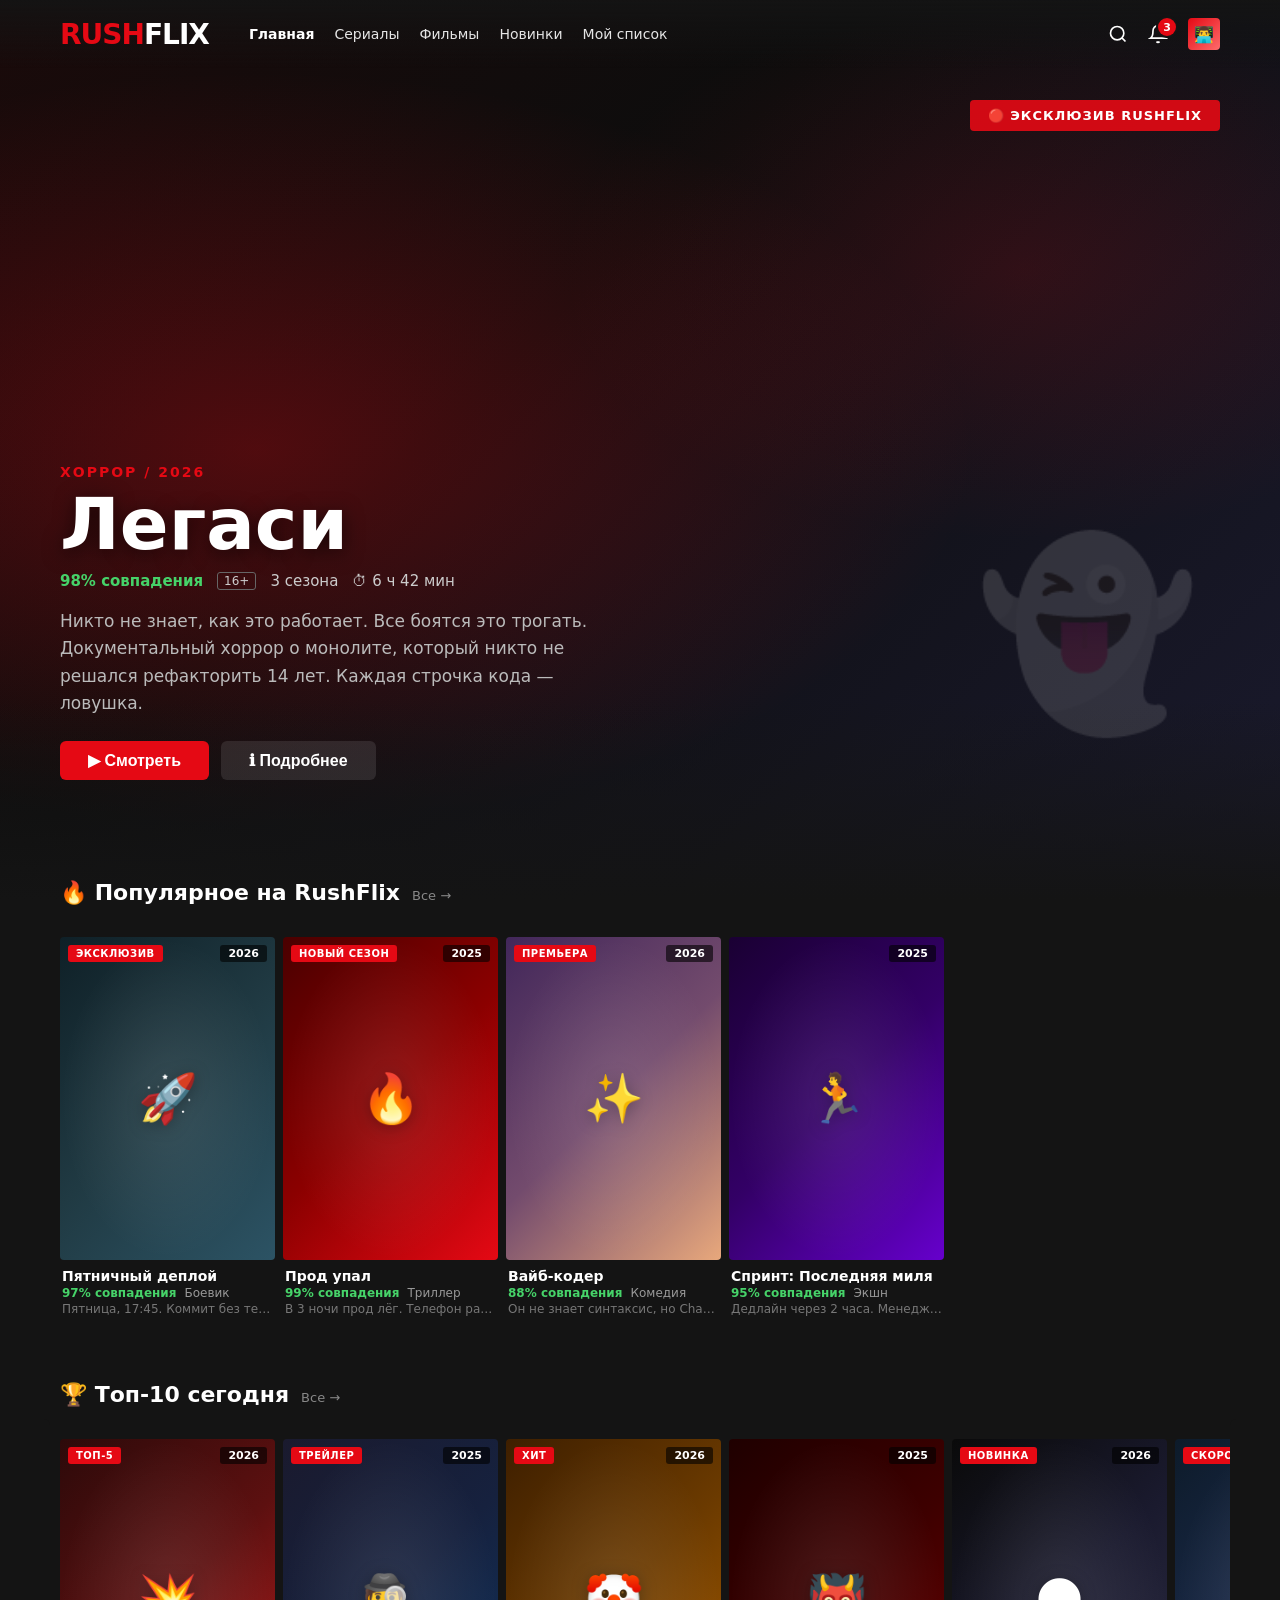
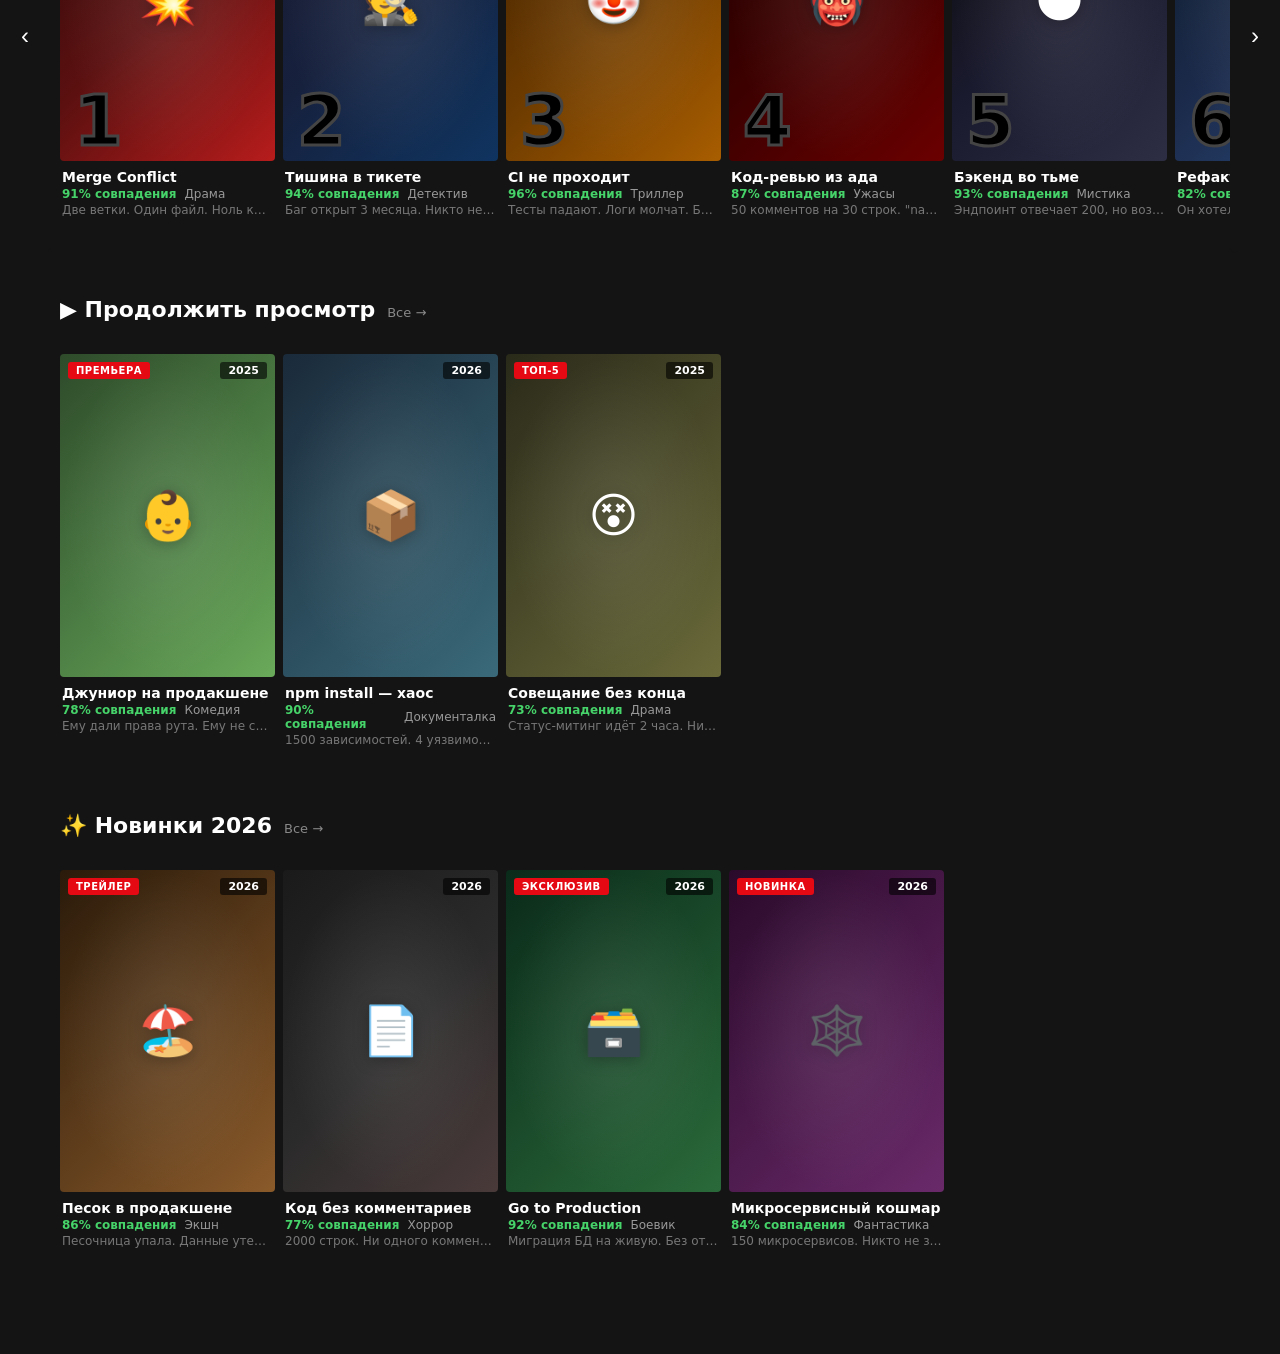
==== commit f1024053: "Стабильная версия" ====
--- a/index.html
+++ b/index.html
@@ -7,6 +7,7 @@
 <style>
 * { margin: 0; padding: 0; box-sizing: border-box; }
 body { font-family: 'Segoe UI', system-ui, -apple-system, sans-serif; background: #141414; color: #fff; overflow-x: hidden; }
+html { overflow-x: hidden; overflow-y: auto; }
 ::-webkit-scrollbar { width: 8px; }
 ::-webkit-scrollbar-track { background: #141414; }
 ::-webkit-scrollbar-thumb { background: #333; border-radius: 4px; }
@@ -21,6 +22,8 @@
 .nav a { color: #e5e5e5; text-decoration: none; font-size: 14px; transition: color .2s; }
 .nav a:hover, .nav a.active { color: #fff; font-weight: 600; }
 .header-right { display: flex; align-items: center; gap: 20px; color: #fff; font-size: 20px; cursor: pointer; }
+.notif-wrap { position: relative; display: flex; }
+.notif-badge { position: absolute; top: -6px; right: -8px; min-width: 18px; height: 18px; border-radius: 50%; background: #e50914; color: #fff; font-size: 11px; font-weight: 700; display: flex; align-items: center; justify-content: center; line-height: 1; padding: 0 4px; box-shadow: 0 0 0 2px #141414; }
 .avatar { width: 32px; height: 32px; border-radius: 4px; background: linear-gradient(135deg,#e50914,#ff6b6b); display: flex; align-items: center; justify-content: center; font-size: 16px; }
 
 /* HERO */
@@ -48,23 +51,32 @@
 
 /* ROWS */
 .rows { position: relative; z-index: 3; margin-top: -40px; padding-bottom: 60px; }
-.row { padding: 20px 0 10px; overflow-y: visible; position: relative; }
+.row { padding: 20px 0 10px; overflow: visible; position: relative; }
 .row-header { display: flex; align-items: baseline; gap: 12px; margin-bottom: 12px; padding: 0 60px; }
 .row-header h2 { font-size: 22px; font-weight: 700; }
 .row-header .see-all { font-size: 13px; color: #888; cursor: pointer; transition: color .2s; }
 .row-header .see-all:hover { color: #fff; }
-.row-scroll-wrap { overflow: visible; position: relative; }
-.row-scroll { display: flex; gap: 8px; overflow: visible; padding: 6px 60px 14px; }
-.top10 .card { position: relative; min-width: 200px; }
-.top10 .card-number { position: absolute; left: -6px; bottom: 6px; z-index: 1; font-size: 100px; font-weight: 900; line-height: .8; color: #000; -webkit-text-stroke: 3px #444; text-shadow: none; letter-spacing: -6px; pointer-events: none; }
-.card { flex-shrink: 0; min-width: 220px; width: 220px; border-radius: 6px; cursor: pointer; transition: transform .3s ease, box-shadow .3s ease; position: relative; }
+.row-scroll-wrap { overflow: visible; position: relative; padding: 0; }
+.row-scroll { display: flex; gap: 8px; padding: 20px 60px 28px; overflow-x: auto; overflow-y: visible; scrollbar-width: none; -ms-overflow-style: none; }
+.row-scroll::-webkit-scrollbar { display: none; }
+.row-btn { position: absolute; top: 0; bottom: 14px; width: 50px; z-index: 20; border: none; cursor: pointer; display: flex; align-items: center; justify-content: center; font-size: 24px; color: #fff; background: #141414; opacity: 0; transition: opacity .25s; }
+.row:hover .row-btn, .row-btn.always-show { opacity: 1; }
+.row-btn.hide { display: none; }
+.row-btn:hover { background: rgba(20,20,20,.98); }
+.row-btn-left { left: 0; border-radius: 0 6px 6px 0; }
+.row-btn-right { right: 0; border-radius: 6px 0 0 6px; }
+.row-btn-left:hover { box-shadow: 4px 0 12px rgba(0,0,0,.5); }
+.row-btn-right:hover { box-shadow: -4px 0 12px rgba(0,0,0,.5); }
+.top10 .card-number { position: absolute; left: 14px; bottom: 90px; z-index: 1; font-size: 70px; font-weight: 900; line-height: .8; color: #000; -webkit-text-stroke: 3px #444; text-shadow: none; letter-spacing: -6px; pointer-events: none; }
+.card { flex-shrink: 0; min-width: 215px; width: 215px; border-radius: 6px; cursor: pointer; transition: transform .3s ease, box-shadow .3s ease; position: relative; }
 .card:hover { transform: scale(1.08); z-index: 5; box-shadow: 0 10px 30px rgba(0,0,0,.6); }
-.card-top10 { min-width: 280px; }
+.card-top10 { min-width: 215px; width: 215px; }
 .card-top10:hover { transform: scale(1.06); }
 .card-poster { width: 100%; aspect-ratio: 2/3; border-radius: 4px; display: flex; align-items: center; justify-content: center; font-size: 48px; position: relative; }
 .card-poster .card-emoji { position: relative; z-index: 1; filter: drop-shadow(0 2px 8px rgba(0,0,0,.3)); }
 .card-poster .card-glow { position: absolute; inset: 0; background: radial-gradient(ellipse at center, rgba(255,255,255,.1) 0%, transparent 70%); }
 .card-poster .card-year-badge { position: absolute; top: 8px; right: 8px; background: rgba(0,0,0,.6); padding: 2px 8px; border-radius: 3px; font-size: 11px; font-weight: 600; backdrop-filter: blur(4px); }
+.card-badge { position: absolute; top: 8px; left: 8px; background: #e50914; padding: 3px 8px; border-radius: 3px; font-size: 10px; font-weight: 700; letter-spacing: .5px; z-index: 2; }
 .card-info { padding: 8px 2px; }
 .card-info h3 { font-size: 14px; font-weight: 600; margin-bottom: 2px; white-space: nowrap; overflow: hidden; text-overflow: ellipsis; }
 .card-meta { display: flex; align-items: center; gap: 8px; font-size: 12px; color: #999; }
@@ -105,7 +117,10 @@
   </div>
   <div class="header-right">
     <svg width="20" height="20" viewBox="0 0 24 24" fill="none" stroke="currentColor" stroke-width="2"><circle cx="11" cy="11" r="8"/><path d="m21 21-4.3-4.3"/></svg>
-    <svg width="20" height="20" viewBox="0 0 24 24" fill="none" stroke="currentColor" stroke-width="2"><path d="M18 8A6 6 0 0 0 6 8c0 7-3 9-3 9h18s-3-2-3-9"/><path d="M13.73 21a2 2 0 0 1-3.46 0"/></svg>
+    <div class="notif-wrap">
+      <svg width="20" height="20" viewBox="0 0 24 24" fill="none" stroke="currentColor" stroke-width="2"><path d="M18 8A6 6 0 0 0 6 8c0 7-3 9-3 9h18s-3-2-3-9"/><path d="M13.73 21a2 2 0 0 1-3.46 0"/></svg>
+      <span class="notif-badge">3</span>
+    </div>
     <div class="avatar">👨‍💻</div>
   </div>
 </header>
@@ -148,29 +163,29 @@
 
 <script>
 var MOVIES = [
-  { title: 'Легаси', year: 2026, match: 98, genre: 'Хоррор', desc: 'Никто не знает, как это работает. Все боятся это трогать. Документальный хоррор о монолите, который никто не решался рефакторить 14 лет. Каждая строчка кода — ловушка.', emoji: '👻', gradient: 'linear-gradient(135deg,#1a0a0a,#0d0d0d,#1a1a2e)' },
-  { title: 'Пятничный деплой', year: 2026, match: 97, genre: 'Боевик', desc: 'Пятница, 17:45. Коммит без тестов. CI зелёный. Прод ждёт. Хватит ли сил нажать "Merge"?', emoji: '🚀', gradient: 'linear-gradient(135deg,#0f2027,#203a43,#2c5364)' },
-  { title: 'Прод упал', year: 2025, match: 99, genre: 'Триллер', desc: 'В 3 ночи прод лёг. Телефон разрывается. Ты — единственный, кто помнит пароль от сервера.', emoji: '🔥', gradient: 'linear-gradient(135deg,#4a0000,#8b0000,#e50914)' },
-  { title: 'Вайб-кодер', year: 2026, match: 88, genre: 'Комедия', desc: 'Он не знает синтаксис, но ChatGPT всё стерпит. Фронтенд за 10 минут? Легко. Прод — тоже.', emoji: '✨', gradient: 'linear-gradient(135deg,#42275a,#734b6d,#e8a87c)' },
+  { title: 'Легаси', year: 2026, match: 98, badge: 'ХИТ', genre: 'Хоррор', desc: 'Никто не знает, как это работает. Все боятся это трогать. Документальный хоррор о монолите, который никто не решался рефакторить 14 лет. Каждая строчка кода — ловушка.', emoji: '👻', gradient: 'linear-gradient(135deg,#1a0a0a,#0d0d0d,#1a1a2e)' },
+  { title: 'Пятничный деплой', year: 2026, match: 97, badge: 'ЭКСКЛЮЗИВ', genre: 'Боевик', desc: 'Пятница, 17:45. Коммит без тестов. CI зелёный. Прод ждёт. Хватит ли сил нажать "Merge"?', emoji: '🚀', gradient: 'linear-gradient(135deg,#0f2027,#203a43,#2c5364)' },
+  { title: 'Прод упал', year: 2025, match: 99, genre: 'Триллер', badge: 'НОВЫЙ СЕЗОН', desc: 'В 3 ночи прод лёг. Телефон разрывается. Ты — единственный, кто помнит пароль от сервера.', emoji: '🔥', gradient: 'linear-gradient(135deg,#4a0000,#8b0000,#e50914)' },
+  { title: 'Вайб-кодер', year: 2026, match: 88, badge: 'ПРЕМЬЕРА', genre: 'Комедия', desc: 'Он не знает синтаксис, но ChatGPT всё стерпит. Фронтенд за 10 минут? Легко. Прод — тоже.', emoji: '✨', gradient: 'linear-gradient(135deg,#42275a,#734b6d,#e8a87c)' },
   { title: 'Спринт: Последняя миля', year: 2025, match: 95, genre: 'Экшн', desc: 'Дедлайн через 2 часа. Менеджер стоит над душой. Кофе — третья кружка. Скорость — единственный приоритет.', emoji: '🏃', gradient: 'linear-gradient(135deg,#1a0033,#330066,#6600cc)' },
-  { title: 'Merge Conflict', year: 2026, match: 91, genre: 'Драма', desc: 'Две ветки. Один файл. Ноль компромиссов. Чей код выживет?', emoji: '💥', gradient: 'linear-gradient(135deg,#2d0a0a,#5c1010,#b71c1c)' },
-  { title: 'Тишина в тикете', year: 2025, match: 94, genre: 'Детектив', desc: 'Баг открыт 3 месяца. Никто не отвечает. Ты — тот, кто закроет его навсегда.', emoji: '🕵️', gradient: 'linear-gradient(135deg,#1a1a2e,#16213e,#0f3460)' },
-  { title: 'CI не проходит', year: 2026, match: 96, genre: 'Триллер', desc: 'Тесты падают. Логи молчат. Бины не совпадают. 27-й запуск — не последний.', emoji: '🤡', gradient: 'linear-gradient(135deg,#3e1f00,#6b3a00,#a85d00)' },
+  { title: 'Merge Conflict', year: 2026, match: 91, badge: 'ТОП-5', genre: 'Драма', desc: 'Две ветки. Один файл. Ноль компромиссов. Чей код выживет?', emoji: '💥', gradient: 'linear-gradient(135deg,#2d0a0a,#5c1010,#b71c1c)' },
+  { title: 'Тишина в тикете', year: 2025, match: 94, badge: 'ТРЕЙЛЕР', genre: 'Детектив', desc: 'Баг открыт 3 месяца. Никто не отвечает. Ты — тот, кто закроет его навсегда.', emoji: '🕵️', gradient: 'linear-gradient(135deg,#1a1a2e,#16213e,#0f3460)' },
+  { title: 'CI не проходит', year: 2026, match: 96, badge: 'ХИТ', genre: 'Триллер', desc: 'Тесты падают. Логи молчат. Бины не совпадают. 27-й запуск — не последний.', emoji: '🤡', gradient: 'linear-gradient(135deg,#3e1f00,#6b3a00,#a85d00)' },
   { title: 'Код-ревью из ада', year: 2025, match: 87, genre: 'Ужасы', desc: '50 комментов на 30 строк. "naming", "wtf", "———". Ни один апрув не пройден.', emoji: '👹', gradient: 'linear-gradient(135deg,#1f0000,#3d0000,#6b0000)' },
-  { title: 'Бэкенд во тьме', year: 2026, match: 93, genre: 'Мистика', desc: 'Эндпоинт отвечает 200, но возвращает null. Кто съел данные?', emoji: '🌑', gradient: 'linear-gradient(135deg,#0a0a0a,#1a1a2e,#2d2d44)' },
-  { title: 'Рефакторинг: Начало', year: 2025, match: 82, genre: 'Фантастика', desc: 'Он хотел переписать модуль. Он не знал, что модуль держит полпроды. Точка невозврата пройдена.', emoji: '🌀', gradient: 'linear-gradient(135deg,#0d1b2a,#1b2a4a,#2b4a7a)' },
-  { title: 'Джуниор на продакшене', year: 2025, match: 78, genre: 'Комедия', desc: 'Ему дали права рута. Ему не сказали "аккуратно". sudo rm -rf — это начало.', emoji: '👶', gradient: 'linear-gradient(135deg,#2e4a2a,#4a7a42,#6aaa5a)' },
+  { title: 'Бэкенд во тьме', year: 2026, match: 93, badge: 'НОВИНКА', genre: 'Мистика', desc: 'Эндпоинт отвечает 200, но возвращает null. Кто съел данные?', emoji: '🌑', gradient: 'linear-gradient(135deg,#0a0a0a,#1a1a2e,#2d2d44)' },
+  { title: 'Рефакторинг: Начало', year: 2025, match: 82, badge: 'СКОРО', genre: 'Фантастика', desc: 'Он хотел переписать модуль. Он не знал, что модуль держит полпроды. Точка невозврата пройдена.', emoji: '🌀', gradient: 'linear-gradient(135deg,#0d1b2a,#1b2a4a,#2b4a7a)' },
+  { title: 'Джуниор на продакшене', year: 2025, match: 78, badge: 'ПРЕМЬЕРА', genre: 'Комедия', desc: 'Ему дали права рута. Ему не сказали "аккуратно". sudo rm -rf — это начало.', emoji: '👶', gradient: 'linear-gradient(135deg,#2e4a2a,#4a7a42,#6aaa5a)' },
   { title: 'npm install — хаос', year: 2026, match: 90, genre: 'Документалка', desc: '1500 зависимостей. 4 уязвимости. 2 — критические. Одна уже в проде.', emoji: '📦', gradient: 'linear-gradient(135deg,#1a2a3a,#2a4a5a,#3a6a7a)' },
-  { title: 'Совещание без конца', year: 2025, match: 73, genre: 'Драма', desc: 'Статус-митинг идёт 2 часа. Никто не знает, зачем он. Все боятся выйти.', emoji: '😵', gradient: 'linear-gradient(135deg,#2a2a1a,#4a4a2a,#6a6a3a)' },
-  { title: 'Песок в продакшене', year: 2026, match: 86, genre: 'Экшн', desc: 'Песочница упала. Данные утекли в прод. Кто запушил боевую БД на удалёнку?', emoji: '🏖️', gradient: 'linear-gradient(135deg,#2a1a0a,#5a3a1a,#8a5a2a)' },
+  { title: 'Совещание без конца', year: 2025, match: 73, badge: 'ТОП-5', genre: 'Драма', desc: 'Статус-митинг идёт 2 часа. Никто не знает, зачем он. Все боятся выйти.', emoji: '😵', gradient: 'linear-gradient(135deg,#2a2a1a,#4a4a2a,#6a6a3a)' },
+  { title: 'Песок в продакшене', year: 2026, match: 86, badge: 'ТРЕЙЛЕР', genre: 'Экшн', desc: 'Песочница упала. Данные утекли в прод. Кто запушил боевую БД на удалёнку?', emoji: '🏖️', gradient: 'linear-gradient(135deg,#2a1a0a,#5a3a1a,#8a5a2a)' },
   { title: 'Код без комментариев', year: 2026, match: 77, genre: 'Хоррор', desc: '2000 строк. Ни одного комментария. Переменные: a, b, c. Наследие уволившегося.', emoji: '📄', gradient: 'linear-gradient(135deg,#1a1a1a,#2a2a2a,#4a3a3a)' },
-  { title: 'Go to Production', year: 2026, match: 92, genre: 'Боевик', desc: 'Миграция БД на живую. Без отката. Ставки высоки как никогда.', emoji: '🗃️', gradient: 'linear-gradient(135deg,#0a2a1a,#1a4a2a,#2a6a3a)' },
-  { title: 'Микросервисный кошмар', year: 2026, match: 84, genre: 'Фантастика', desc: '150 микросервисов. Никто не знает, как они общаются. Спит — тот, кто написал оркестрацию.', emoji: '🕸️', gradient: 'linear-gradient(135deg,#2a0a2a,#4a1a4a,#6a2a6a)' },
+  { title: 'Go to Production', year: 2026, match: 92, badge: 'ЭКСКЛЮЗИВ', genre: 'Боевик', desc: 'Миграция БД на живую. Без отката. Ставки высоки как никогда.', emoji: '🗃️', gradient: 'linear-gradient(135deg,#0a2a1a,#1a4a2a,#2a6a3a)' },
+  { title: 'Микросервисный кошмар', year: 2026, match: 84, badge: 'НОВИНКА', genre: 'Фантастика', desc: '150 микросервисов. Никто не знает, как они общаются. Спит — тот, кто написал оркестрацию.', emoji: '🕸️', gradient: 'linear-gradient(135deg,#2a0a2a,#4a1a4a,#6a2a6a)' },
 ];
 
 var GROUPS = [
   { title: '🔥 Популярное на RushFlix', items: [1,2,3,4] },
-  { title: '🏆 Топ-10 сегодня', top10: true, items: [5,6,7,8,9,10] },
+  { title: '🏆 Топ-10 сегодня', top10: true, items: [5,6,7,8,9,10,11,12,13,14] },
   { title: '▶ Продолжить просмотр', items: [11,12,13] },
   { title: '✨ Новинки 2026', items: [14,15,16,17] },
 ];
@@ -195,24 +210,28 @@
   for (var c = 0; c < grp.items.length; c++) {
     var idx = grp.items[c];
     var m = MOVIES[idx];
-    cards += '<div class="' + (grp.top10 ? 'card card-top10' : 'card') + '" data-idx="' + idx + '"><div class="card-poster" style="background:' + m.gradient + '"><span class="card-emoji">' + m.emoji + '</span><div class="card-glow"></div><span class="card-year-badge">' + m.year + '</span></div><div class="card-info"><h3>' + m.title + '</h3><div class="card-meta"><span class="match">' + m.match + '% совпадения</span><span>' + m.genre + '</span></div><div class="card-desc">' + m.desc + '</div></div>' + (grp.top10 ? '<div class="card-number">' + (c + 1) + '</div>' : '') + '</div>';
+    var badgeHtml = m.badge ? '<div class=\"card-badge">' + m.badge + '</div>' : '';
+    cards += '<div class="' + (grp.top10 ? 'card card-top10' : 'card') + '" data-idx="' + idx + '"><div class="card-poster" style="background:' + m.gradient + '"><span class="card-emoji">' + m.emoji + '</span><div class="card-glow"></div><span class=\"card-year-badge\">' + m.year + '</span>' + badgeHtml + '</div><div class="card-info"><h3>' + m.title + '</h3><div class="card-meta"><span class="match">' + m.match + '% совпадения</span><span>' + m.genre + '</span></div><div class="card-desc">' + m.desc + '</div></div>' + (grp.top10 ? '<div class="card-number">' + (c + 1) + '</div>' : '') + '</div>';
   }
-  html += '<div class="' + (grp.top10 ? 'row top10' : 'row') + '"><div class="row-header"><h2>' + grp.title + '</h2><span class="see-all">Все →</span></div><div class="row-scroll-wrap"><div class="row-scroll">' + cards + '</div></div></div>';
+  var hasScroll = grp.items.length >= 10 ? ' always-show' : ' hide';
+  html += '<div class="' + (grp.top10 ? 'row top10' : 'row') + '"><div class="row-header"><h2>' + grp.title + '</h2><span class="see-all">Все →</span></div><div class="row-scroll-wrap"><button class="row-btn row-btn-left' + hasScroll + '" data-scroll="' + g + '">‹</button><div class="row-scroll" data-row="' + g + '">' + cards + '</div><button class="row-btn row-btn-right' + hasScroll + '" data-scroll="' + g + '">›</button></div></div>';
 }
 document.getElementById('rows').innerHTML = html;
 
-// Горизонтальный скролл колёсиком для rows (без обрезки при scale)
-var scrolls = document.querySelectorAll('.row-scroll');
-for (var s = 0; s < scrolls.length; s++) {
-  scrolls[s].addEventListener('wheel', function(e) {
-    var canScroll = (e.deltaY > 0 && this.scrollLeft < this.scrollWidth - this.clientWidth - 2) ||
-                    (e.deltaY < 0 && this.scrollLeft > 2);
-    if (canScroll) {
-      this.scrollLeft += e.deltaY;
-      e.preventDefault();
+// Горизонтальный скролл через кнопки как в Netflix
+document.querySelectorAll('.row-btn').forEach(function(btn) {
+  btn.addEventListener('click', function() {
+    var idx = this.getAttribute('data-scroll');
+    var row = document.querySelector('.row-scroll[data-row="' + idx + '"]');
+    if (!row) return;
+    var step = Math.min(row.clientWidth * 0.8, 600);
+    if (this.classList.contains('row-btn-left')) {
+      row.scrollLeft -= step;
+    } else {
+      row.scrollLeft += step;
     }
-  }, { passive: false });
-}
+  });
+});
 
 document.getElementById('hero-details').onclick = function() {
   openModal(MOVIES[0]);
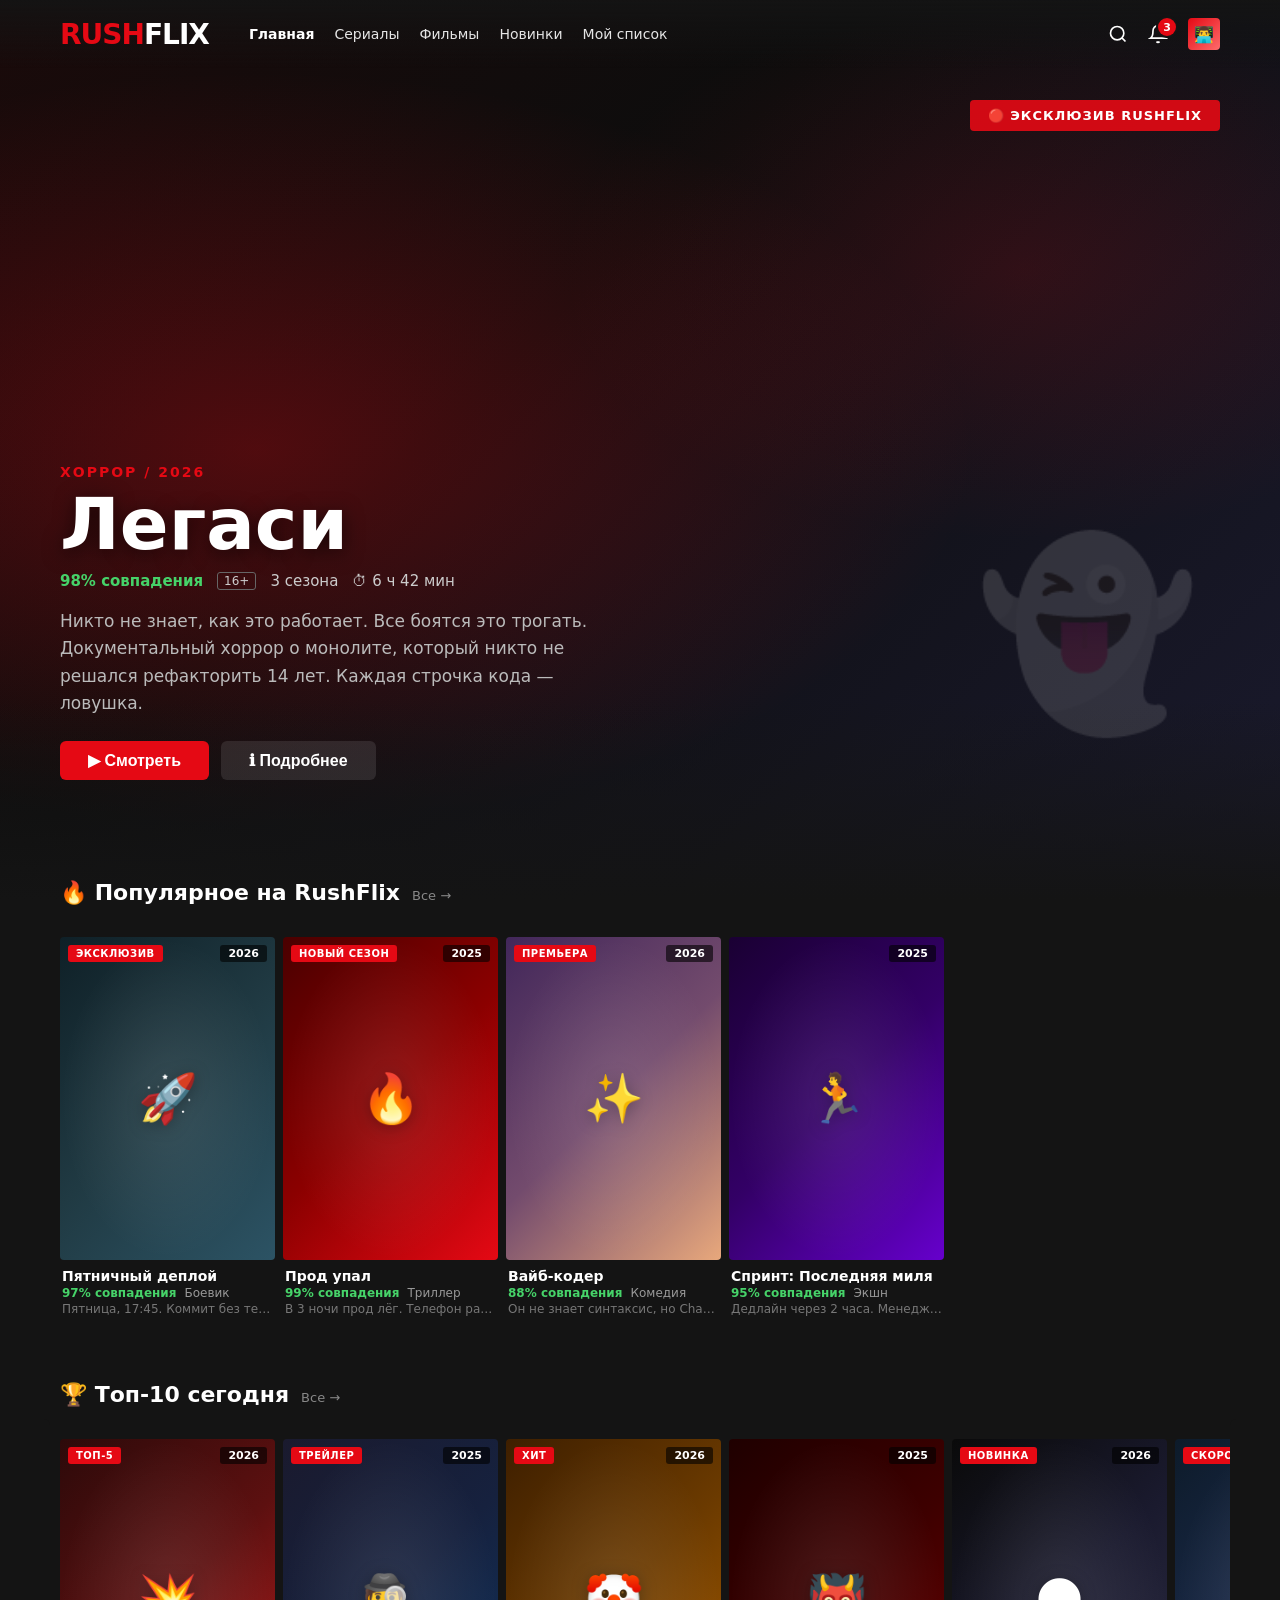
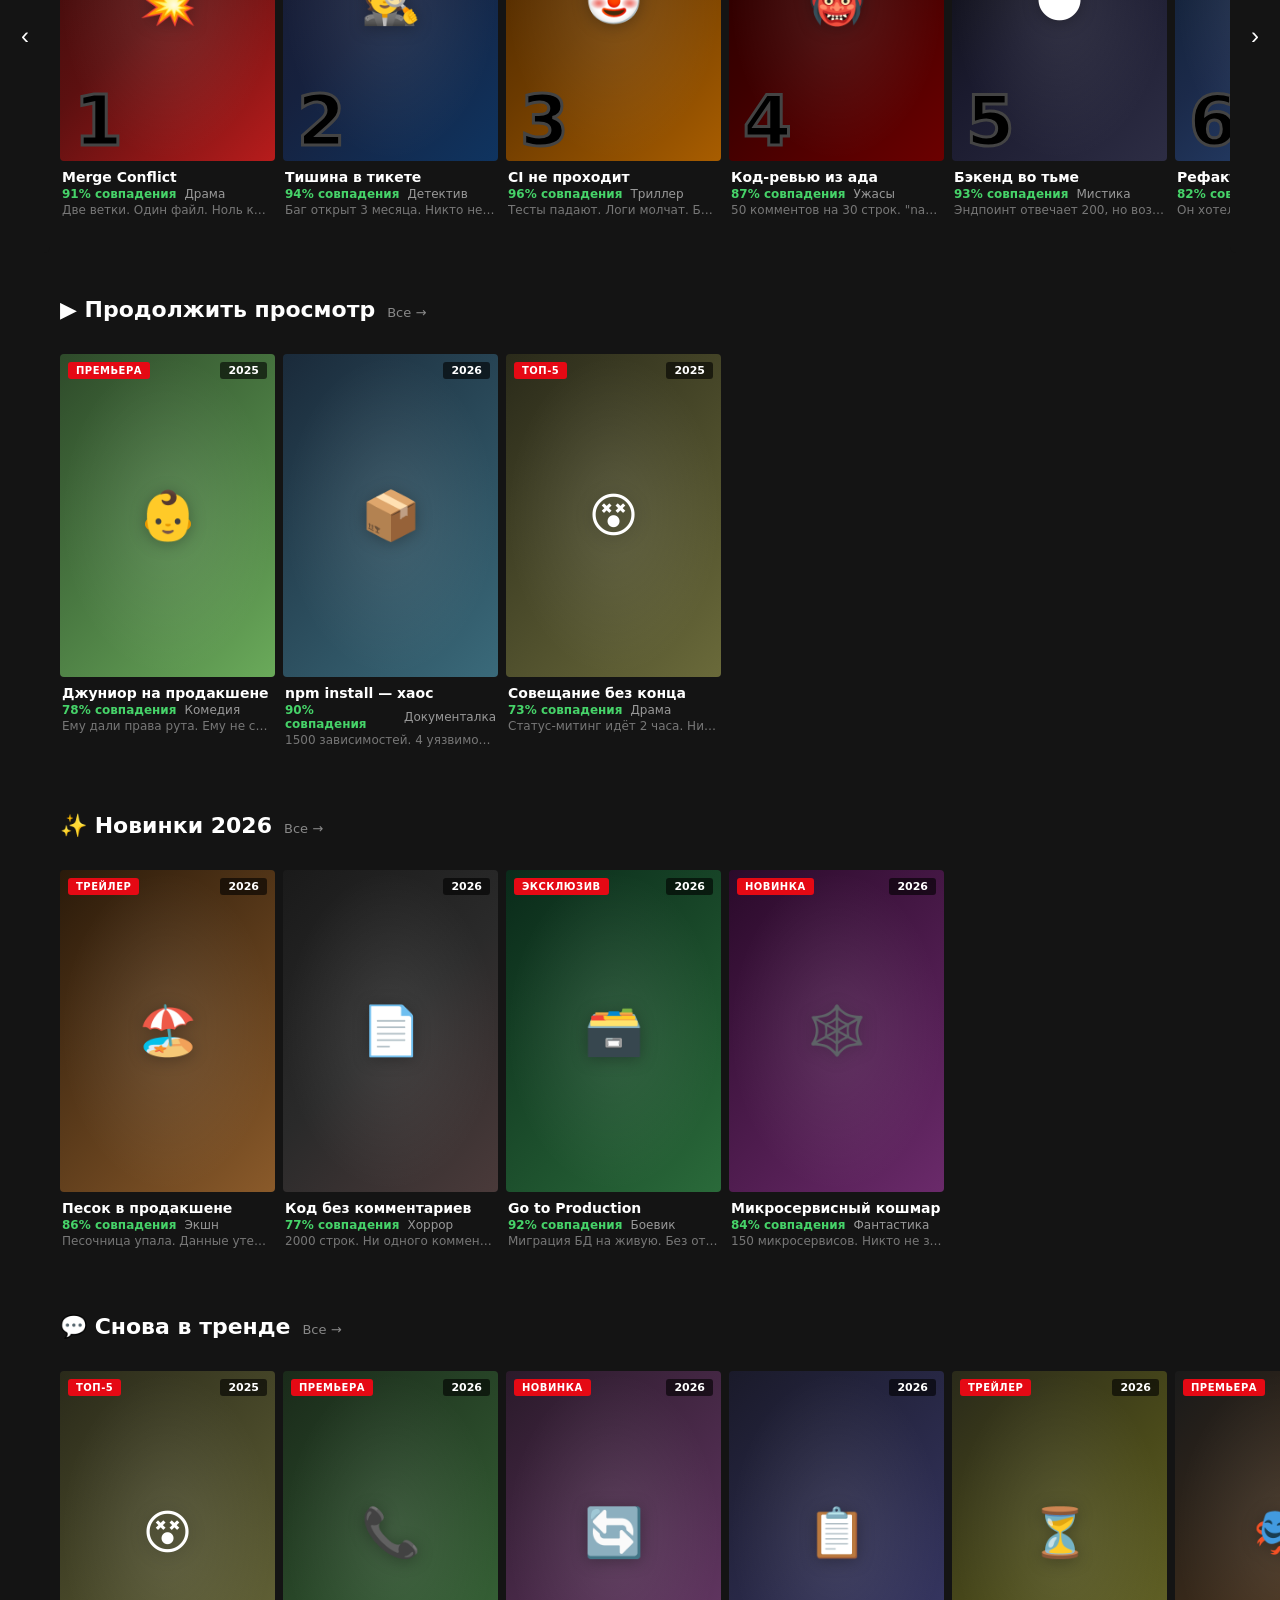
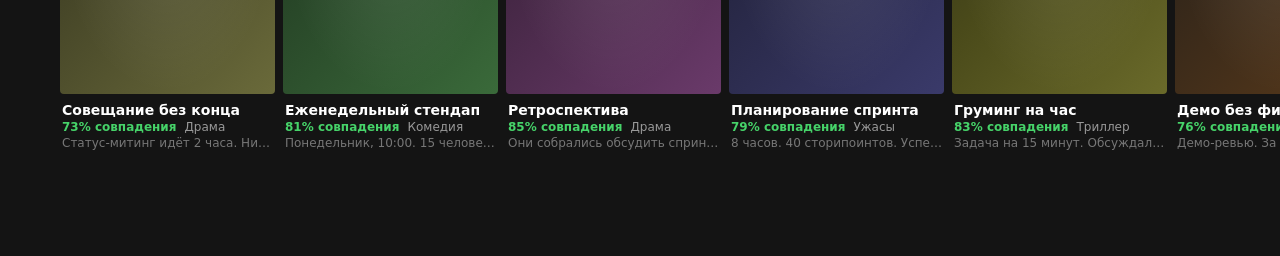
==== commit 523effc2: "Стабильная версия" ====
--- a/index.html
+++ b/index.html
@@ -181,6 +181,12 @@
   { title: 'Код без комментариев', year: 2026, match: 77, genre: 'Хоррор', desc: '2000 строк. Ни одного комментария. Переменные: a, b, c. Наследие уволившегося.', emoji: '📄', gradient: 'linear-gradient(135deg,#1a1a1a,#2a2a2a,#4a3a3a)' },
   { title: 'Go to Production', year: 2026, match: 92, badge: 'ЭКСКЛЮЗИВ', genre: 'Боевик', desc: 'Миграция БД на живую. Без отката. Ставки высоки как никогда.', emoji: '🗃️', gradient: 'linear-gradient(135deg,#0a2a1a,#1a4a2a,#2a6a3a)' },
   { title: 'Микросервисный кошмар', year: 2026, match: 84, badge: 'НОВИНКА', genre: 'Фантастика', desc: '150 микросервисов. Никто не знает, как они общаются. Спит — тот, кто написал оркестрацию.', emoji: '🕸️', gradient: 'linear-gradient(135deg,#2a0a2a,#4a1a4a,#6a2a6a)' },
+  { title: 'Еженедельный стендап', year: 2026, match: 81, badge: 'ПРЕМЬЕРА', genre: 'Комедия', desc: 'Понедельник, 10:00. 15 человек в зуме. "Что делал вчера?" — "В мерж реквесте апрув жду" × 14. И так каждую неделю.', emoji: '📞', gradient: 'linear-gradient(135deg,#1a2a1a,#2a4a2a,#3a6a3a)' },
+  { title: 'Ретроспектива', year: 2026, match: 85, badge: 'НОВИНКА', genre: 'Драма', desc: 'Они собрались обсудить спринт. Закончилось выяснением, кто не докрутил тесты. Снова.', emoji: '🔄', gradient: 'linear-gradient(135deg,#2a1a2a,#4a2a4a,#6a3a6a)' },
+  { title: 'Планирование спринта', year: 2026, match: 79, genre: 'Ужасы', desc: '8 часов. 40 сторипоинтов. Успели обсудить только первый. Но все проголосовали — "ок".', emoji: '📋', gradient: 'linear-gradient(135deg,#1a1a2a,#2a2a4a,#3a3a6a)' },
+  { title: 'Груминг на час', year: 2026, match: 83, badge: 'ТРЕЙЛЕР', genre: 'Триллер', desc: 'Задача на 15 минут. Обсуждали 60. Выяснили, что нужно уточнить требования. Перенесли на следующий груминг.', emoji: '⏳', gradient: 'linear-gradient(135deg,#2a2a1a,#4a4a1a,#6a6a2a)' },
+  { title: 'Демо без фич', year: 2026, match: 76, badge: 'ПРЕМЬЕРА', genre: 'Комедия', desc: 'Демо-ревью. За спринт ничего не замержили. Но слайды красивые. Аплодисменты.', emoji: '🎭', gradient: 'linear-gradient(135deg,#1a1a1a,#3a2a1a,#5a3a1a)' },
+  { title: 'Вечерний созвон', year: 2026, match: 88, badge: 'ЭКСКЛЮЗИВ', genre: 'Драма', desc: '18:30. "Быстрый колл на 10 минут". Через час обсуждают цвет кнопки на странице логина.', emoji: '🌙', gradient: 'linear-gradient(135deg,#0a0a1a,#1a1a3a,#2a2a5a)' },
 ];
 
 var GROUPS = [
@@ -188,6 +194,7 @@
   { title: '🏆 Топ-10 сегодня', top10: true, items: [5,6,7,8,9,10,11,12,13,14] },
   { title: '▶ Продолжить просмотр', items: [11,12,13] },
   { title: '✨ Новинки 2026', items: [14,15,16,17] },
+  { title: '💬 Снова в тренде', items: [13,18,19,20,21,22,23] },
 ];
 
 function openModal(m) {
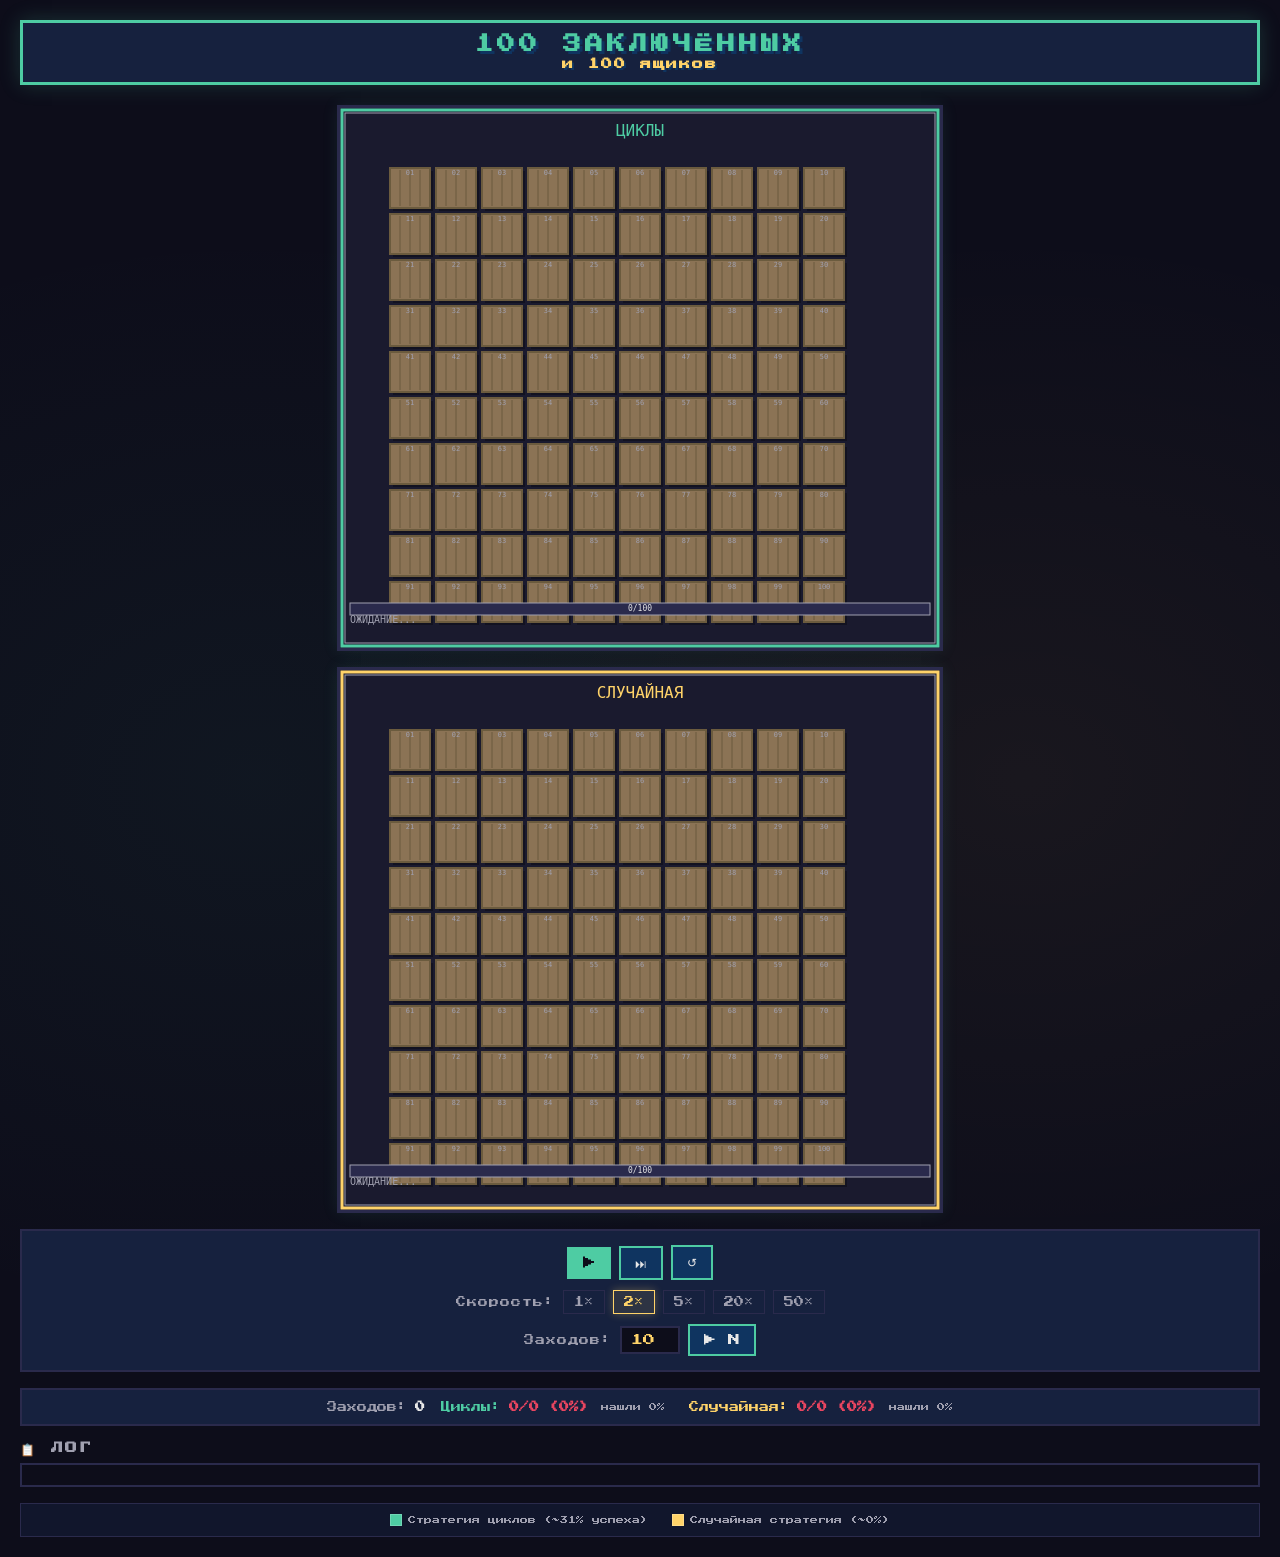
==== commit f2aa89d6: "deploy: игра на GitHub Pages (task2 в корне) Co-Authored-By: Claude <noreply@anthropic.com>" ====
--- a/index.html
+++ b/index.html
@@ -1,269 +1,99 @@
 <!DOCTYPE html>
 <html lang="ru">
 <head>
-<meta charset="UTF-8">
-<meta name="viewport" content="width=device-width,initial-scale=1.0">
-<title>RushFlix — всё для разработчика</title>
-<style>
-* { margin: 0; padding: 0; box-sizing: border-box; }
-body { font-family: 'Segoe UI', system-ui, -apple-system, sans-serif; background: #141414; color: #fff; overflow-x: hidden; }
-html { overflow-x: hidden; overflow-y: auto; }
-::-webkit-scrollbar { width: 8px; }
-::-webkit-scrollbar-track { background: #141414; }
-::-webkit-scrollbar-thumb { background: #333; border-radius: 4px; }
-
-/* HEADER */
-.header { position: fixed; top: 0; left: 0; right: 0; z-index: 100; display: flex; align-items: center; justify-content: space-between; padding: 0 60px; height: 68px; background: linear-gradient(180deg, rgba(20,20,20,.95) 0%, rgba(20,20,20,0) 100%); transition: background .3s; }
-.header.scrolled { background: #141414; }
-.header-left { display: flex; align-items: center; gap: 40px; }
-.logo { font-size: 28px; font-weight: 900; color: #e50914; letter-spacing: -1px; text-transform: uppercase; }
-.logo span { color: #fff; }
-.nav { display: flex; gap: 20px; }
-.nav a { color: #e5e5e5; text-decoration: none; font-size: 14px; transition: color .2s; }
-.nav a:hover, .nav a.active { color: #fff; font-weight: 600; }
-.header-right { display: flex; align-items: center; gap: 20px; color: #fff; font-size: 20px; cursor: pointer; }
-.notif-wrap { position: relative; display: flex; }
-.notif-badge { position: absolute; top: -6px; right: -8px; min-width: 18px; height: 18px; border-radius: 50%; background: #e50914; color: #fff; font-size: 11px; font-weight: 700; display: flex; align-items: center; justify-content: center; line-height: 1; padding: 0 4px; box-shadow: 0 0 0 2px #141414; }
-.avatar { width: 32px; height: 32px; border-radius: 4px; background: linear-gradient(135deg,#e50914,#ff6b6b); display: flex; align-items: center; justify-content: center; font-size: 16px; }
-
-/* HERO */
-.hero { position: relative; height: 100vh; min-height: 600px; display: flex; align-items: flex-end; padding: 0 60px 120px; background: linear-gradient(135deg, #1a0a0a 0%, #0d0d0d 40%, #1a1a2e 100%); overflow: hidden; }
-.hero::before { content: ''; position: absolute; inset: 0; background: radial-gradient(ellipse 80% 60% at 20% 50%, rgba(229,9,20,.3) 0%, transparent 70%), radial-gradient(ellipse 60% 50% at 80% 30%, rgba(229,9,20,.15) 0%, transparent 60%); }
-.hero::after { content: ''; position: absolute; bottom: 0; left: 0; right: 0; height: 200px; background: linear-gradient(0deg, #141414 0%, transparent 100%); }
-.hero-badge { position: absolute; top: 100px; right: 60px; background: rgba(229,9,20,.9); padding: 8px 18px; border-radius: 4px; font-size: 13px; font-weight: 700; letter-spacing: 1px; text-transform: uppercase; animation: pulse 2s infinite; }
-@keyframes pulse { 0%,100% { transform: scale(1); } 50% { transform: scale(1.05); } }
-.hero-content { position: relative; z-index: 2; max-width: 640px; }
-.hero-content .label { font-size: 14px; font-weight: 600; color: #e50914; text-transform: uppercase; letter-spacing: 2px; margin-bottom: 8px; }
-.hero-content h1 { font-size: 72px; font-weight: 900; line-height: 1; margin-bottom: 12px; text-shadow: 0 4px 20px rgba(0,0,0,.6); }
-.hero-meta { display: flex; align-items: center; gap: 14px; font-size: 15px; color: #ccc; margin-bottom: 18px; }
-.hero-meta .match { color: #46d369; font-weight: 700; }
-.hero-meta .year { border: 1px solid #666; padding: 1px 6px; border-radius: 3px; font-size: 12px; }
-.hero-desc { font-size: 17px; line-height: 1.6; color: #bbb; margin-bottom: 24px; max-width: 580px; }
-.hero-buttons { display: flex; gap: 12px; }
-.btn { display: flex; align-items: center; gap: 8px; padding: 10px 28px; border: none; border-radius: 6px; font-size: 16px; font-weight: 700; cursor: pointer; transition: transform .15s, opacity .2s; }
-.btn:hover { transform: scale(1.03); }
-.btn-primary { background: #e50914; color: #fff; }
-.btn-primary:hover { background: #c11119; }
-.btn-secondary { background: rgba(255,255,255,.1); color: #fff; }
-.btn-secondary:hover { background: rgba(255,255,255,.2); }
-.hero-emoji { position: absolute; right: 80px; bottom: 160px; z-index: 2; font-size: 180px; opacity: .15; user-select: none; animation: float 6s ease-in-out infinite; }
-@keyframes float { 0%,100% { transform: translateY(0); } 50% { transform: translateY(-20px); } }
-
-/* ROWS */
-.rows { position: relative; z-index: 3; margin-top: -40px; padding-bottom: 60px; }
-.row { padding: 20px 0 10px; overflow: visible; position: relative; }
-.row-header { display: flex; align-items: baseline; gap: 12px; margin-bottom: 12px; padding: 0 60px; }
-.row-header h2 { font-size: 22px; font-weight: 700; }
-.row-header .see-all { font-size: 13px; color: #888; cursor: pointer; transition: color .2s; }
-.row-header .see-all:hover { color: #fff; }
-.row-scroll-wrap { overflow: visible; position: relative; padding: 0; }
-.row-scroll { display: flex; gap: 8px; padding: 20px 60px 28px; overflow-x: auto; overflow-y: visible; scrollbar-width: none; -ms-overflow-style: none; }
-.row-scroll::-webkit-scrollbar { display: none; }
-.row-btn { position: absolute; top: 0; bottom: 14px; width: 50px; z-index: 20; border: none; cursor: pointer; display: flex; align-items: center; justify-content: center; font-size: 24px; color: #fff; background: #141414; opacity: 0; transition: opacity .25s; }
-.row:hover .row-btn, .row-btn.always-show { opacity: 1; }
-.row-btn.hide { display: none; }
-.row-btn:hover { background: rgba(20,20,20,.98); }
-.row-btn-left { left: 0; border-radius: 0 6px 6px 0; }
-.row-btn-right { right: 0; border-radius: 6px 0 0 6px; }
-.row-btn-left:hover { box-shadow: 4px 0 12px rgba(0,0,0,.5); }
-.row-btn-right:hover { box-shadow: -4px 0 12px rgba(0,0,0,.5); }
-.top10 .card-number { position: absolute; left: 14px; bottom: 90px; z-index: 1; font-size: 70px; font-weight: 900; line-height: .8; color: #000; -webkit-text-stroke: 3px #444; text-shadow: none; letter-spacing: -6px; pointer-events: none; }
-.card { flex-shrink: 0; min-width: 215px; width: 215px; border-radius: 6px; cursor: pointer; transition: transform .3s ease, box-shadow .3s ease; position: relative; }
-.card:hover { transform: scale(1.08); z-index: 5; box-shadow: 0 10px 30px rgba(0,0,0,.6); }
-.card-top10 { min-width: 215px; width: 215px; }
-.card-top10:hover { transform: scale(1.06); }
-.card-poster { width: 100%; aspect-ratio: 2/3; border-radius: 4px; display: flex; align-items: center; justify-content: center; font-size: 48px; position: relative; }
-.card-poster .card-emoji { position: relative; z-index: 1; filter: drop-shadow(0 2px 8px rgba(0,0,0,.3)); }
-.card-poster .card-glow { position: absolute; inset: 0; background: radial-gradient(ellipse at center, rgba(255,255,255,.1) 0%, transparent 70%); }
-.card-poster .card-year-badge { position: absolute; top: 8px; right: 8px; background: rgba(0,0,0,.6); padding: 2px 8px; border-radius: 3px; font-size: 11px; font-weight: 600; backdrop-filter: blur(4px); }
-.card-badge { position: absolute; top: 8px; left: 8px; background: #e50914; padding: 3px 8px; border-radius: 3px; font-size: 10px; font-weight: 700; letter-spacing: .5px; z-index: 2; }
-.card-info { padding: 8px 2px; }
-.card-info h3 { font-size: 14px; font-weight: 600; margin-bottom: 2px; white-space: nowrap; overflow: hidden; text-overflow: ellipsis; }
-.card-meta { display: flex; align-items: center; gap: 8px; font-size: 12px; color: #999; }
-.card-meta .match { color: #46d369; font-weight: 600; }
-.card-desc { font-size: 12px; color: #777; margin-top: 2px; white-space: nowrap; overflow: hidden; text-overflow: ellipsis; }
-
-/* MODAL */
-.modal-overlay { position: fixed; inset: 0; z-index: 200; background: rgba(0,0,0,.8); backdrop-filter: blur(6px); display: none; align-items: center; justify-content: center; padding: 40px; }
-.modal-overlay.open { display: flex; }
-.modal { background: #1a1a1a; border-radius: 12px; max-width: 640px; width: 100%; max-height: 90vh; overflow-y: auto; position: relative; }
-.modal-close { position: absolute; top: 12px; right: 12px; z-index: 10; width: 36px; height: 36px; border-radius: 50%; border: none; background: rgba(0,0,0,.6); color: #fff; font-size: 20px; cursor: pointer; display: flex; align-items: center; justify-content: center; }
-.modal-close:hover { background: rgba(0,0,0,.9); }
-.modal-poster { width: 100%; aspect-ratio: 16/7; display: flex; align-items: center; justify-content: center; font-size: 80px; position: relative; border-radius: 12px 12px 0 0; }
-.modal-poster .modal-glow { position: absolute; inset: 0; background: linear-gradient(0deg, #1a1a1a 0%, transparent 50%); border-radius: 12px 12px 0 0; }
-.modal-body { padding: 20px 28px 28px; }
-.modal-body h2 { font-size: 28px; font-weight: 800; margin-bottom: 8px; }
-.modal-meta { display: flex; align-items: center; gap: 14px; font-size: 14px; color: #aaa; margin-bottom: 16px; }
-.modal-meta .match { color: #46d369; font-weight: 700; }
-.modal-meta .year { border: 1px solid #666; padding: 0 6px; border-radius: 3px; }
-.modal-buttons { display: flex; gap: 10px; margin-bottom: 18px; }
-.modal-desc { font-size: 15px; line-height: 1.7; color: #bbb; margin-bottom: 16px; }
-.modal-details { font-size: 13px; color: #777; line-height: 1.8; }
-.modal-details strong { color: #999; }
-</style>
+    <meta charset="UTF-8">
+    <meta name="viewport" content="width=device-width, initial-scale=1.0">
+    <title>100 заключённых — 8-bit симуляция</title>
+    <link rel="preconnect" href="https://fonts.googleapis.com">
+    <link rel="preconnect" href="https://fonts.gstatic.com" crossorigin>
+    <link href="https://fonts.googleapis.com/css2?family=Press+Start+2P&display=swap" rel="stylesheet">
+    <link rel="stylesheet" href="css/style.css">
 </head>
 <body>
+    <div class="container">
+        <!-- Заголовок -->
+        <header class="header">
+            <h1 class="title">100 ЗАКЛЮЧЁННЫХ</h1>
+            <h2 class="subtitle">и 100 ящиков</h2>
+        </header>
 
-<header class="header" id="header">
-  <div class="header-left">
-    <div class="logo">RUSH<span>FLIX</span></div>
-    <nav class="nav">
-      <a href="#" class="active">Главная</a>
-      <a href="#">Сериалы</a>
-      <a href="#">Фильмы</a>
-      <a href="#">Новинки</a>
-      <a href="#">Мой список</a>
-    </nav>
-  </div>
-  <div class="header-right">
-    <svg width="20" height="20" viewBox="0 0 24 24" fill="none" stroke="currentColor" stroke-width="2"><circle cx="11" cy="11" r="8"/><path d="m21 21-4.3-4.3"/></svg>
-    <div class="notif-wrap">
-      <svg width="20" height="20" viewBox="0 0 24 24" fill="none" stroke="currentColor" stroke-width="2"><path d="M18 8A6 6 0 0 0 6 8c0 7-3 9-3 9h18s-3-2-3-9"/><path d="M13.73 21a2 2 0 0 1-3.46 0"/></svg>
-      <span class="notif-badge">3</span>
+        <!-- Арены -->
+        <div class="arenas">
+            <div class="arena">
+                <canvas id="canvas-cycle"></canvas>
+            </div>
+            <div class="arena">
+                <canvas id="canvas-random"></canvas>
+            </div>
+        </div>
+
+        <!-- Панель управления -->
+        <div class="controls">
+            <div class="controls-row">
+                <button id="btn-play" class="btn btn-primary" title="Воспроизвести / Пауза">▶</button>
+                <button id="btn-step" class="btn" title="Шаг (один заключённый)">⏭</button>
+                <button id="btn-reset" class="btn" title="Сбросить">↺</button>
+            </div>
+
+            <div class="controls-row speed-controls">
+                <span class="control-label">Скорость:</span>
+                <button class="speed-btn" data-speed="1">1×</button>
+                <button class="speed-btn active" data-speed="2">2×</button>
+                <button class="speed-btn" data-speed="3">5×</button>
+                <button class="speed-btn" data-speed="4">20×</button>
+                <button class="speed-btn" data-speed="5">50×</button>
+            </div>
+
+            <div class="controls-row batch-controls">
+                <span class="control-label">Заходов:</span>
+                <input id="batch-input" type="number" value="10" min="1" max="1000" class="batch-input">
+                <button id="btn-batch" class="btn" title="Запустить N заходов подряд">▶ N</button>
+            </div>
+        </div>
+
+        <!-- Статистика -->
+        <div id="stats" class="stats-panel">
+            <div class="stat-row">
+                <span class="stat-label">Заходов:</span>
+                <span class="stat-value">0</span>
+            </div>
+            <div class="stat-group">
+                <div class="stat-item cycle">
+                    <span class="stat-label">Циклы:</span>
+                    <span class="stat-value">0/0 (0%)</span>
+                    <span class="stat-detail">нашли 0%</span>
+                </div>
+                <div class="stat-item random">
+                    <span class="stat-label">Случайная:</span>
+                    <span class="stat-value">0/0 (0%)</span>
+                    <span class="stat-detail">нашли 0%</span>
+                </div>
+            </div>
+        </div>
+
+        <!-- Лог -->
+        <div class="log-section">
+            <h3 class="log-title">📋 ЛОГ</h3>
+            <div id="log" class="log-container"></div>
+        </div>
+
+        <!-- Легенда -->
+        <div class="legend">
+            <span class="legend-item">
+                <span class="legend-color" style="background:#4ecca3;"></span>
+                Стратегия циклов (~31% успеха)
+            </span>
+            <span class="legend-item">
+                <span class="legend-color" style="background:#ffd369;"></span>
+                Случайная стратегия (~0%)
+            </span>
+        </div>
     </div>
-    <div class="avatar">👨‍💻</div>
-  </div>
-</header>
 
-<section class="hero" id="hero">
-  <div class="hero-badge">🔴 Эксклюзив RushFlix</div>
-  <div class="hero-content">
-    <div class="label">Хоррор / 2026</div>
-    <h1>Легаси</h1>
-    <div class="hero-meta">
-      <span class="match">98% совпадения</span>
-      <span class="year">16+</span>
-      <span>3 сезона</span>
-      <span>⏱ 6 ч 42 мин</span>
-    </div>
-    <p class="hero-desc">
-      Никто не знает, как это работает. Все боятся это трогать.
-      Документальный хоррор о монолите, который никто не решался
-      рефакторить 14 лет. Каждая строчка кода — ловушка.
-    </p>
-    <div class="hero-buttons">
-      <button class="btn btn-primary" id="hero-play">▶ Смотреть</button>
-      <button class="btn btn-secondary" id="hero-details">ℹ Подробнее</button>
-    </div>
-  </div>
-  <div class="hero-emoji">👻</div>
-</section>
-
-<section class="rows" id="rows"></section>
-
-<div class="modal-overlay" id="modal-overlay">
-  <div class="modal" id="modal">
-    <button class="modal-close" id="modal-close-btn">✕</button>
-    <div class="modal-poster" id="modal-poster">
-      <div class="modal-glow"></div>
-    </div>
-    <div class="modal-body" id="modal-body"></div>
-  </div>
-</div>
-
-<script>
-var MOVIES = [
-  { title: 'Легаси', year: 2026, match: 98, badge: 'ХИТ', genre: 'Хоррор', desc: 'Никто не знает, как это работает. Все боятся это трогать. Документальный хоррор о монолите, который никто не решался рефакторить 14 лет. Каждая строчка кода — ловушка.', emoji: '👻', gradient: 'linear-gradient(135deg,#1a0a0a,#0d0d0d,#1a1a2e)' },
-  { title: 'Пятничный деплой', year: 2026, match: 97, badge: 'ЭКСКЛЮЗИВ', genre: 'Боевик', desc: 'Пятница, 17:45. Коммит без тестов. CI зелёный. Прод ждёт. Хватит ли сил нажать "Merge"?', emoji: '🚀', gradient: 'linear-gradient(135deg,#0f2027,#203a43,#2c5364)' },
-  { title: 'Прод упал', year: 2025, match: 99, genre: 'Триллер', badge: 'НОВЫЙ СЕЗОН', desc: 'В 3 ночи прод лёг. Телефон разрывается. Ты — единственный, кто помнит пароль от сервера.', emoji: '🔥', gradient: 'linear-gradient(135deg,#4a0000,#8b0000,#e50914)' },
-  { title: 'Вайб-кодер', year: 2026, match: 88, badge: 'ПРЕМЬЕРА', genre: 'Комедия', desc: 'Он не знает синтаксис, но ChatGPT всё стерпит. Фронтенд за 10 минут? Легко. Прод — тоже.', emoji: '✨', gradient: 'linear-gradient(135deg,#42275a,#734b6d,#e8a87c)' },
-  { title: 'Спринт: Последняя миля', year: 2025, match: 95, genre: 'Экшн', desc: 'Дедлайн через 2 часа. Менеджер стоит над душой. Кофе — третья кружка. Скорость — единственный приоритет.', emoji: '🏃', gradient: 'linear-gradient(135deg,#1a0033,#330066,#6600cc)' },
-  { title: 'Merge Conflict', year: 2026, match: 91, badge: 'ТОП-5', genre: 'Драма', desc: 'Две ветки. Один файл. Ноль компромиссов. Чей код выживет?', emoji: '💥', gradient: 'linear-gradient(135deg,#2d0a0a,#5c1010,#b71c1c)' },
-  { title: 'Тишина в тикете', year: 2025, match: 94, badge: 'ТРЕЙЛЕР', genre: 'Детектив', desc: 'Баг открыт 3 месяца. Никто не отвечает. Ты — тот, кто закроет его навсегда.', emoji: '🕵️', gradient: 'linear-gradient(135deg,#1a1a2e,#16213e,#0f3460)' },
-  { title: 'CI не проходит', year: 2026, match: 96, badge: 'ХИТ', genre: 'Триллер', desc: 'Тесты падают. Логи молчат. Бины не совпадают. 27-й запуск — не последний.', emoji: '🤡', gradient: 'linear-gradient(135deg,#3e1f00,#6b3a00,#a85d00)' },
-  { title: 'Код-ревью из ада', year: 2025, match: 87, genre: 'Ужасы', desc: '50 комментов на 30 строк. "naming", "wtf", "———". Ни один апрув не пройден.', emoji: '👹', gradient: 'linear-gradient(135deg,#1f0000,#3d0000,#6b0000)' },
-  { title: 'Бэкенд во тьме', year: 2026, match: 93, badge: 'НОВИНКА', genre: 'Мистика', desc: 'Эндпоинт отвечает 200, но возвращает null. Кто съел данные?', emoji: '🌑', gradient: 'linear-gradient(135deg,#0a0a0a,#1a1a2e,#2d2d44)' },
-  { title: 'Рефакторинг: Начало', year: 2025, match: 82, badge: 'СКОРО', genre: 'Фантастика', desc: 'Он хотел переписать модуль. Он не знал, что модуль держит полпроды. Точка невозврата пройдена.', emoji: '🌀', gradient: 'linear-gradient(135deg,#0d1b2a,#1b2a4a,#2b4a7a)' },
-  { title: 'Джуниор на продакшене', year: 2025, match: 78, badge: 'ПРЕМЬЕРА', genre: 'Комедия', desc: 'Ему дали права рута. Ему не сказали "аккуратно". sudo rm -rf — это начало.', emoji: '👶', gradient: 'linear-gradient(135deg,#2e4a2a,#4a7a42,#6aaa5a)' },
-  { title: 'npm install — хаос', year: 2026, match: 90, genre: 'Документалка', desc: '1500 зависимостей. 4 уязвимости. 2 — критические. Одна уже в проде.', emoji: '📦', gradient: 'linear-gradient(135deg,#1a2a3a,#2a4a5a,#3a6a7a)' },
-  { title: 'Совещание без конца', year: 2025, match: 73, badge: 'ТОП-5', genre: 'Драма', desc: 'Статус-митинг идёт 2 часа. Никто не знает, зачем он. Все боятся выйти.', emoji: '😵', gradient: 'linear-gradient(135deg,#2a2a1a,#4a4a2a,#6a6a3a)' },
-  { title: 'Песок в продакшене', year: 2026, match: 86, badge: 'ТРЕЙЛЕР', genre: 'Экшн', desc: 'Песочница упала. Данные утекли в прод. Кто запушил боевую БД на удалёнку?', emoji: '🏖️', gradient: 'linear-gradient(135deg,#2a1a0a,#5a3a1a,#8a5a2a)' },
-  { title: 'Код без комментариев', year: 2026, match: 77, genre: 'Хоррор', desc: '2000 строк. Ни одного комментария. Переменные: a, b, c. Наследие уволившегося.', emoji: '📄', gradient: 'linear-gradient(135deg,#1a1a1a,#2a2a2a,#4a3a3a)' },
-  { title: 'Go to Production', year: 2026, match: 92, badge: 'ЭКСКЛЮЗИВ', genre: 'Боевик', desc: 'Миграция БД на живую. Без отката. Ставки высоки как никогда.', emoji: '🗃️', gradient: 'linear-gradient(135deg,#0a2a1a,#1a4a2a,#2a6a3a)' },
-  { title: 'Микросервисный кошмар', year: 2026, match: 84, badge: 'НОВИНКА', genre: 'Фантастика', desc: '150 микросервисов. Никто не знает, как они общаются. Спит — тот, кто написал оркестрацию.', emoji: '🕸️', gradient: 'linear-gradient(135deg,#2a0a2a,#4a1a4a,#6a2a6a)' },
-  { title: 'Еженедельный стендап', year: 2026, match: 81, badge: 'ПРЕМЬЕРА', genre: 'Комедия', desc: 'Понедельник, 10:00. 15 человек в зуме. "Что делал вчера?" — "В мерж реквесте апрув жду" × 14. И так каждую неделю.', emoji: '📞', gradient: 'linear-gradient(135deg,#1a2a1a,#2a4a2a,#3a6a3a)' },
-  { title: 'Ретроспектива', year: 2026, match: 85, badge: 'НОВИНКА', genre: 'Драма', desc: 'Они собрались обсудить спринт. Закончилось выяснением, кто не докрутил тесты. Снова.', emoji: '🔄', gradient: 'linear-gradient(135deg,#2a1a2a,#4a2a4a,#6a3a6a)' },
-  { title: 'Планирование спринта', year: 2026, match: 79, genre: 'Ужасы', desc: '8 часов. 40 сторипоинтов. Успели обсудить только первый. Но все проголосовали — "ок".', emoji: '📋', gradient: 'linear-gradient(135deg,#1a1a2a,#2a2a4a,#3a3a6a)' },
-  { title: 'Груминг на час', year: 2026, match: 83, badge: 'ТРЕЙЛЕР', genre: 'Триллер', desc: 'Задача на 15 минут. Обсуждали 60. Выяснили, что нужно уточнить требования. Перенесли на следующий груминг.', emoji: '⏳', gradient: 'linear-gradient(135deg,#2a2a1a,#4a4a1a,#6a6a2a)' },
-  { title: 'Демо без фич', year: 2026, match: 76, badge: 'ПРЕМЬЕРА', genre: 'Комедия', desc: 'Демо-ревью. За спринт ничего не замержили. Но слайды красивые. Аплодисменты.', emoji: '🎭', gradient: 'linear-gradient(135deg,#1a1a1a,#3a2a1a,#5a3a1a)' },
-  { title: 'Вечерний созвон', year: 2026, match: 88, badge: 'ЭКСКЛЮЗИВ', genre: 'Драма', desc: '18:30. "Быстрый колл на 10 минут". Через час обсуждают цвет кнопки на странице логина.', emoji: '🌙', gradient: 'linear-gradient(135deg,#0a0a1a,#1a1a3a,#2a2a5a)' },
-];
-
-var GROUPS = [
-  { title: '🔥 Популярное на RushFlix', items: [1,2,3,4] },
-  { title: '🏆 Топ-10 сегодня', top10: true, items: [5,6,7,8,9,10,11,12,13,14] },
-  { title: '▶ Продолжить просмотр', items: [11,12,13] },
-  { title: '✨ Новинки 2026', items: [14,15,16,17] },
-  { title: '💬 Снова в тренде', items: [13,18,19,20,21,22,23] },
-];
-
-function openModal(m) {
-  if (!m) return;
-  document.getElementById('modal-poster').innerHTML = '<div style="position:absolute;inset:0;background:' + m.gradient + '"></div><span style="position:relative;z-index:1;filter:drop-shadow(0 4px 16px rgba(0,0,0,.4))">' + m.emoji + '</span><div class="modal-glow"></div>';
-  document.getElementById('modal-body').innerHTML = '<h2>' + m.title + '</h2><div class="modal-meta"><span class="match">' + m.match + '% совпадения</span><span class="year">' + m.year + '</span><span>' + m.genre + '</span></div><div class="modal-buttons"><button class="btn btn-primary" onclick="closeModal()">▶ Смотреть</button><button class="btn btn-secondary" onclick="closeModal()">+ Мой список</button></div><div class="modal-desc">' + m.desc + '</div><div class="modal-details"><strong>Режиссёр:</strong> Senior Developer<br><strong>В ролях:</strong> Кофеин, Депрессия, Прокрастинация, Дедлайн<br><strong>Слоган:</strong> «Работает — не трогай. Но это же надо починить…»</div>';
-  document.getElementById('modal-overlay').classList.add('open');
-  document.body.style.overflow = 'hidden';
-}
-
-function closeModal() {
-  document.getElementById('modal-overlay').classList.remove('open');
-  document.body.style.overflow = '';
-}
-
-var html = '';
-for (var g = 0; g < GROUPS.length; g++) {
-  var grp = GROUPS[g];
-  var cards = '';
-  for (var c = 0; c < grp.items.length; c++) {
-    var idx = grp.items[c];
-    var m = MOVIES[idx];
-    var badgeHtml = m.badge ? '<div class=\"card-badge">' + m.badge + '</div>' : '';
-    cards += '<div class="' + (grp.top10 ? 'card card-top10' : 'card') + '" data-idx="' + idx + '"><div class="card-poster" style="background:' + m.gradient + '"><span class="card-emoji">' + m.emoji + '</span><div class="card-glow"></div><span class=\"card-year-badge\">' + m.year + '</span>' + badgeHtml + '</div><div class="card-info"><h3>' + m.title + '</h3><div class="card-meta"><span class="match">' + m.match + '% совпадения</span><span>' + m.genre + '</span></div><div class="card-desc">' + m.desc + '</div></div>' + (grp.top10 ? '<div class="card-number">' + (c + 1) + '</div>' : '') + '</div>';
-  }
-  var hasScroll = grp.items.length >= 10 ? ' always-show' : ' hide';
-  html += '<div class="' + (grp.top10 ? 'row top10' : 'row') + '"><div class="row-header"><h2>' + grp.title + '</h2><span class="see-all">Все →</span></div><div class="row-scroll-wrap"><button class="row-btn row-btn-left' + hasScroll + '" data-scroll="' + g + '">‹</button><div class="row-scroll" data-row="' + g + '">' + cards + '</div><button class="row-btn row-btn-right' + hasScroll + '" data-scroll="' + g + '">›</button></div></div>';
-}
-document.getElementById('rows').innerHTML = html;
-
-// Горизонтальный скролл через кнопки как в Netflix
-document.querySelectorAll('.row-btn').forEach(function(btn) {
-  btn.addEventListener('click', function() {
-    var idx = this.getAttribute('data-scroll');
-    var row = document.querySelector('.row-scroll[data-row="' + idx + '"]');
-    if (!row) return;
-    var step = Math.min(row.clientWidth * 0.8, 600);
-    if (this.classList.contains('row-btn-left')) {
-      row.scrollLeft -= step;
-    } else {
-      row.scrollLeft += step;
-    }
-  });
-});
-
-document.getElementById('hero-details').onclick = function() {
-  openModal(MOVIES[0]);
-};
-
-document.getElementById('hero-play').onclick = function() {
-  alert('🍿 Запускаем «Легаси»…\n\nЗагрузка 14-летнего монолита…\n▰▰▰▰▰▰▰▰▰▰▱▱▱▱▱▱▱ 47%\n\n⚠️ Внимание: во время просмотра возможны флешбеки из прода.');
-};
-
-document.getElementById('rows').onclick = function(e) {
-  var el = e.target;
-  while (el && !el.classList.contains('card')) { el = el.parentElement; }
-  if (el) openModal(MOVIES[parseInt(el.getAttribute('data-idx'), 10)]);
-};
-
-document.getElementById('modal-overlay').onclick = function(e) {
-  if (e.target === this) closeModal();
-};
-
-document.getElementById('modal-close-btn').onclick = closeModal;
-document.onkeydown = function(e) { if (e.key === 'Escape') closeModal(); };
-window.onscroll = function() {
-  var h = document.getElementById('header');
-  if (window.scrollY > 40) { h.classList.add('scrolled'); } else { h.classList.remove('scrolled'); }
-};
-</script>
+    <script src="js/config.js"></script>
+    <script src="js/strategy.js"></script>
+    <script src="js/game.js"></script>
+    <script src="js/renderer.js"></script>
+    <script src="js/app.js"></script>
 </body>
 </html>
--- a/css/style.css
+++ b/css/style.css
@@ -0,0 +1,360 @@
+/* ============================
+   8-bit Retro Style
+   ============================ */
+
+* {
+    margin: 0;
+    padding: 0;
+    box-sizing: border-box;
+}
+
+body {
+    background: #0d0d1a;
+    font-family: 'Press Start 2P', monospace, 'Courier New', monospace;
+    color: #e8e8e8;
+    min-height: 100vh;
+    display: flex;
+    justify-content: center;
+    align-items: flex-start;
+    padding: 20px;
+    /* Пиксельный шумовой фон */
+    background-image:
+        radial-gradient(ellipse at 20% 50%, rgba(78, 204, 163, 0.05) 0%, transparent 50%),
+        radial-gradient(ellipse at 80% 50%, rgba(255, 211, 105, 0.05) 0%, transparent 50%);
+}
+
+.container {
+    max-width: 1300px;
+    width: 100%;
+}
+
+/* ============================
+   Header
+   ============================ */
+
+.header {
+    text-align: center;
+    margin-bottom: 20px;
+    padding: 12px;
+    border: 3px solid #4ecca3;
+    background: #16213e;
+    image-rendering: pixelated;
+    box-shadow: 0 0 20px rgba(78, 204, 163, 0.2);
+}
+
+.title {
+    font-size: 24px;
+    color: #4ecca3;
+    letter-spacing: 4px;
+    text-shadow: 3px 3px 0 #0f3460;
+    margin-bottom: 6px;
+}
+
+.subtitle {
+    font-size: 14px;
+    color: #ffd369;
+    letter-spacing: 2px;
+    text-shadow: 2px 2px 0 #0f3460;
+}
+
+/* ============================
+   Arenas
+   ============================ */
+
+.arenas {
+    display: flex;
+    gap: 16px;
+    justify-content: center;
+    margin-bottom: 16px;
+    flex-wrap: wrap;
+}
+
+.arena {
+    flex: 0 0 auto;
+    border: 3px solid #2a2a4c;
+    transition: border-color 0.3s;
+    background: #1a1a2e;
+    box-shadow:
+        inset 0 0 20px rgba(0, 0, 0, 0.5),
+        0 0 15px rgba(78, 204, 163, 0.1);
+}
+
+.arena:hover {
+    border-color: #4ecca3;
+}
+
+.arena canvas {
+    display: block;
+    image-rendering: pixelated;
+    image-rendering: crisp-edges;
+}
+
+/* ============================
+   Controls
+   ============================ */
+
+.controls {
+    display: flex;
+    flex-wrap: wrap;
+    gap: 12px;
+    justify-content: center;
+    align-items: center;
+    margin-bottom: 16px;
+    padding: 14px 20px;
+    background: #16213e;
+    border: 2px solid #2a2a4c;
+}
+
+.controls-row {
+    display: flex;
+    align-items: center;
+    gap: 8px;
+}
+
+.btn {
+    font-family: 'Press Start 2P', monospace;
+    font-size: 12px;
+    padding: 8px 14px;
+    border: 2px solid #4ecca3;
+    background: #0f3460;
+    color: #e8e8e8;
+    cursor: pointer;
+    transition: all 0.15s;
+    text-transform: uppercase;
+    image-rendering: pixelated;
+}
+
+.btn:hover {
+    background: #4ecca3;
+    color: #0d0d1a;
+    box-shadow: 0 0 10px rgba(78, 204, 163, 0.4);
+}
+
+.btn:active {
+    transform: scale(0.95);
+}
+
+.btn-primary {
+    background: #4ecca3;
+    color: #0d0d1a;
+    font-weight: bold;
+}
+
+.btn-primary:hover {
+    background: #3dbb92;
+    box-shadow: 0 0 15px rgba(78, 204, 163, 0.6);
+}
+
+.control-label {
+    font-size: 10px;
+    color: #a0a0b0;
+    letter-spacing: 1px;
+}
+
+.speed-btn {
+    font-family: 'Press Start 2P', monospace;
+    font-size: 10px;
+    padding: 6px 10px;
+    border: 1px solid #2a2a4c;
+    background: transparent;
+    color: #a0a0b0;
+    cursor: pointer;
+    transition: all 0.15s;
+}
+
+.speed-btn:hover {
+    color: #ffd369;
+    border-color: #ffd369;
+}
+
+.speed-btn.active {
+    color: #ffd369;
+    border-color: #ffd369;
+    background: rgba(255, 211, 105, 0.1);
+    box-shadow: 0 0 8px rgba(255, 211, 105, 0.3);
+}
+
+.batch-input {
+    font-family: 'Press Start 2P', monospace;
+    font-size: 12px;
+    width: 60px;
+    padding: 6px 8px;
+    background: #0d0d1a;
+    border: 2px solid #2a2a4c;
+    color: #ffd369;
+    text-align: center;
+    outline: none;
+}
+
+.batch-input:focus {
+    border-color: #ffd369;
+    box-shadow: 0 0 8px rgba(255, 211, 105, 0.2);
+}
+
+/* ============================
+   Statistics Panel
+   ============================ */
+
+.stats-panel {
+    display: flex;
+    flex-wrap: wrap;
+    gap: 16px;
+    justify-content: center;
+    margin-bottom: 16px;
+    padding: 12px 20px;
+    background: #16213e;
+    border: 2px solid #2a2a4c;
+    font-size: 10px;
+}
+
+.stat-group {
+    display: flex;
+    gap: 24px;
+}
+
+.stat-row {
+    display: flex;
+    align-items: center;
+    gap: 8px;
+}
+
+.stat-item {
+    display: flex;
+    align-items: center;
+    gap: 8px;
+}
+
+.stat-label {
+    color: #a0a0b0;
+}
+
+.stat-value {
+    color: #e8e8e8;
+    font-weight: bold;
+}
+
+.stat-value.success {
+    color: #4ecca3;
+}
+
+.stat-value.fail {
+    color: #e94560;
+}
+
+.stat-detail {
+    font-size: 8px;
+    color: #a0a0b0;
+    margin-left: 4px;
+}
+
+.stat-item.cycle .stat-label {
+    color: #4ecca3;
+}
+
+.stat-item.random .stat-label {
+    color: #ffd369;
+}
+
+/* ============================
+   Log
+   ============================ */
+
+.log-section {
+    margin-bottom: 16px;
+}
+
+.log-title {
+    font-size: 12px;
+    color: #a0a0b0;
+    margin-bottom: 6px;
+    letter-spacing: 2px;
+}
+
+.log-container {
+    max-height: 180px;
+    overflow-y: auto;
+    padding: 10px 14px;
+    background: #0d0d1a;
+    border: 2px solid #2a2a4c;
+    font-size: 11px;
+    line-height: 1.7;
+    font-family: 'Courier New', monospace;
+    color: #a0a0b0;
+}
+
+.log-container::-webkit-scrollbar {
+    width: 6px;
+}
+
+.log-container::-webkit-scrollbar-track {
+    background: #0d0d1a;
+}
+
+.log-container::-webkit-scrollbar-thumb {
+    background: #2a2a4c;
+    border: 1px solid #3a3a5c;
+}
+
+.log-entry {
+    border-bottom: 1px solid #1a1a2e;
+    padding: 3px 0;
+}
+
+.log-entry.log-batch {
+    color: #ffd369;
+    border-bottom: 1px solid #2a2a4c;
+    padding: 4px 0;
+}
+
+/* ============================
+   Legend
+   ============================ */
+
+.legend {
+    display: flex;
+    gap: 24px;
+    justify-content: center;
+    font-size: 8px;
+    color: #a0a0b0;
+    padding: 10px;
+    border: 1px solid #2a2a4c;
+    background: rgba(22, 33, 62, 0.5);
+}
+
+.legend-item {
+    display: flex;
+    align-items: center;
+    gap: 6px;
+}
+
+.legend-color {
+    display: inline-block;
+    width: 12px;
+    height: 12px;
+    border: 1px solid rgba(255, 255, 255, 0.2);
+    image-rendering: pixelated;
+}
+
+/* ============================
+   Responsive
+   ============================ */
+
+@media (max-width: 1300px) {
+    .arenas {
+        flex-direction: column;
+        align-items: center;
+    }
+
+    .controls {
+        flex-direction: column;
+        gap: 10px;
+    }
+
+    .title {
+        font-size: 18px;
+    }
+
+    .subtitle {
+        font-size: 11px;
+    }
+}
